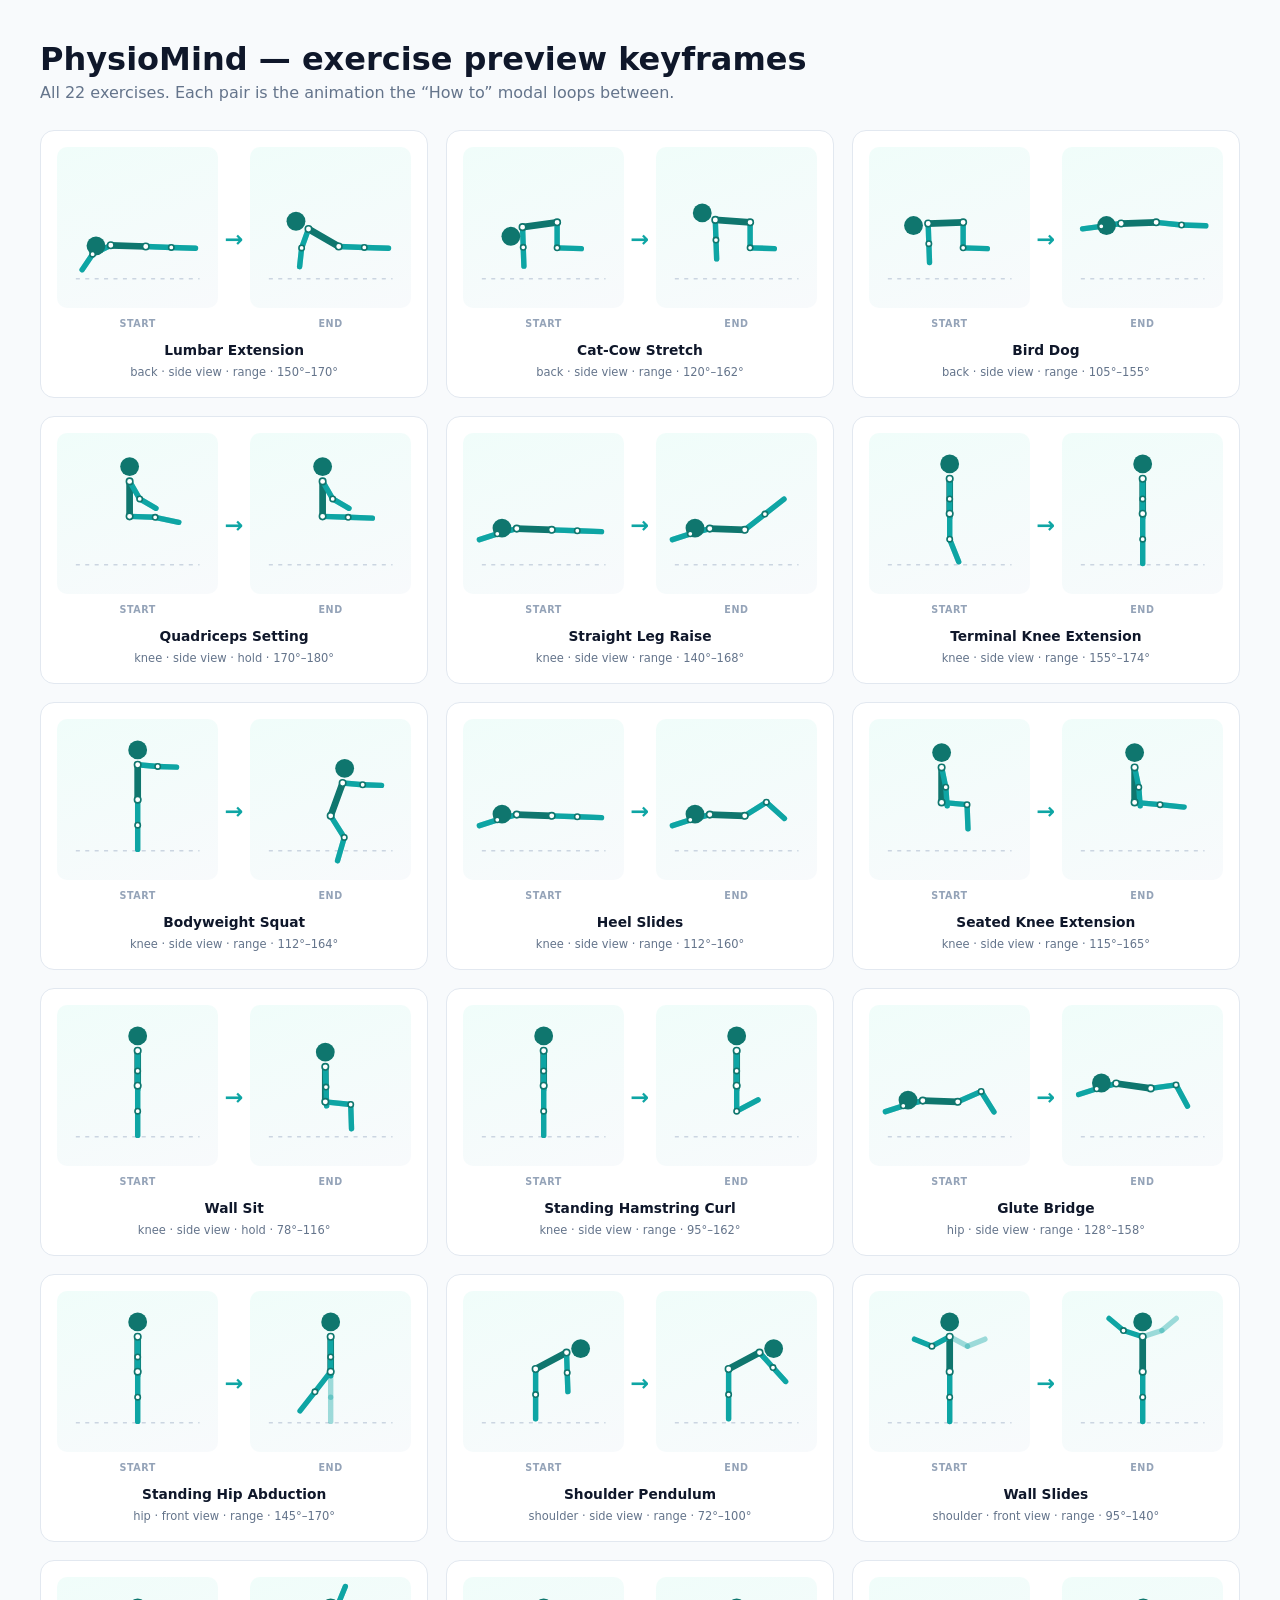
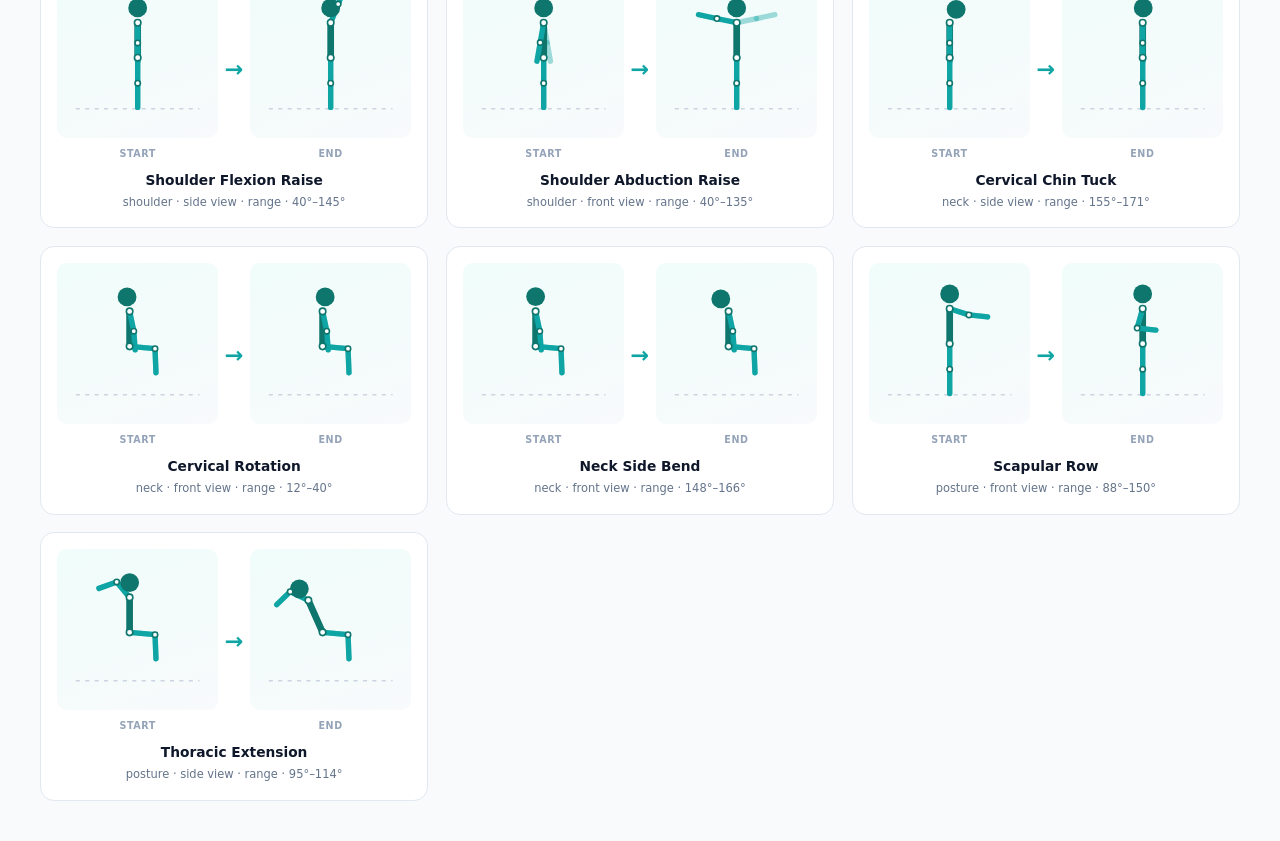
==== exercise-previews.html @ 33cda1ad "added  backend file system" ====
<!doctype html><meta charset="utf-8"><title>Exercise previews</title>
<style>
 body{font-family:system-ui,sans-serif;background:#f8fafc;padding:2rem;color:#0f172a}
 h1{margin:0 0 .3rem} p.lede{color:#64748b;margin:0 0 1.75rem}
 .sheet{display:grid;grid-template-columns:repeat(auto-fill,minmax(310px,1fr));gap:1.1rem}
 .cell{background:#fff;border:1px solid #e2e8f0;border-radius:14px;padding:1rem;margin:0}
 .pair{display:flex;align-items:center;gap:.4rem}
 .pose{flex:1;text-align:center}
 .pose svg{width:100%;aspect-ratio:1;background:linear-gradient(160deg,#f0fdfa,#f8fafc);border-radius:10px}
 .pose span{font-size:.6rem;color:#94a3b8;font-weight:700;letter-spacing:.06em}
 .arrow{color:#0ea5a4;font-size:1.4rem;font-weight:800}
 figcaption{margin-top:.55rem;font-size:.86rem;text-align:center;line-height:1.5}
 figcaption small{color:#64748b}
</style>
<h1>PhysioMind &mdash; exercise preview keyframes</h1>
<p class="lede">All 22 exercises. Each pair is the animation the
&ldquo;How to&rdquo; modal loops between.</p>
<div class="sheet"><figure class="cell">
  <div class="pair">
    <div class="pose"><svg viewBox="-10 -6 120 112" xmlns="http://www.w3.org/2000/svg"><line x1="4" y1="88" x2="96" y2="88" stroke="#cbd5e1" stroke-width="1.2" stroke-dasharray="3 4"/><line x1="30.0" y1="63.1" x2="16.5" y2="69.7" stroke="#0ea5a4" stroke-width="4" stroke-linecap="round" opacity="0.38"/><line x1="16.5" y1="69.7" x2="8.7" y2="81.3" stroke="#0ea5a4" stroke-width="4" stroke-linecap="round" opacity="0.38"/><line x1="56.0" y1="64.0" x2="75.0" y2="64.7" stroke="#0ea5a4" stroke-width="4" stroke-linecap="round" opacity="0.38"/><line x1="75.0" y1="64.7" x2="93.0" y2="65.3" stroke="#0ea5a4" stroke-width="4" stroke-linecap="round" opacity="0.38"/><line x1="56.0" y1="64.0" x2="30.0" y2="63.1" stroke="#0f766e" stroke-width="5" stroke-linecap="round" opacity="1.0"/><line x1="30.0" y1="63.1" x2="16.5" y2="69.7" stroke="#0ea5a4" stroke-width="4" stroke-linecap="round" opacity="1.0"/><line x1="16.5" y1="69.7" x2="8.7" y2="81.3" stroke="#0ea5a4" stroke-width="4" stroke-linecap="round" opacity="1.0"/><line x1="56.0" y1="64.0" x2="75.0" y2="64.7" stroke="#0ea5a4" stroke-width="4" stroke-linecap="round" opacity="1.0"/><line x1="75.0" y1="64.7" x2="93.0" y2="65.3" stroke="#0ea5a4" stroke-width="4" stroke-linecap="round" opacity="1.0"/><circle cx="19.0" cy="63.5" r="7" fill="#0f766e"/><circle cx="30.0" cy="63.1" r="2.4" fill="#fff" stroke="#0f766e" stroke-width="1.2"/><circle cx="56.0" cy="64.0" r="2.4" fill="#fff" stroke="#0f766e" stroke-width="1.2"/><circle cx="16.5" cy="69.7" r="2" fill="#fff" stroke="#0f766e" stroke-width="1.2"/><circle cx="75.0" cy="64.7" r="2" fill="#fff" stroke="#0f766e" stroke-width="1.2"/></svg><span>START</span></div>
    <div class="arrow">&#8594;</div>
    <div class="pose"><svg viewBox="-10 -6 120 112" xmlns="http://www.w3.org/2000/svg"><line x1="4" y1="88" x2="96" y2="88" stroke="#cbd5e1" stroke-width="1.2" stroke-dasharray="3 4"/><line x1="33.5" y1="51.0" x2="28.4" y2="65.1" stroke="#0ea5a4" stroke-width="4" stroke-linecap="round" opacity="0.38"/><line x1="28.4" y1="65.1" x2="26.9" y2="79.0" stroke="#0ea5a4" stroke-width="4" stroke-linecap="round" opacity="0.38"/><line x1="56.0" y1="64.0" x2="75.0" y2="64.7" stroke="#0ea5a4" stroke-width="4" stroke-linecap="round" opacity="0.38"/><line x1="75.0" y1="64.7" x2="93.0" y2="65.3" stroke="#0ea5a4" stroke-width="4" stroke-linecap="round" opacity="0.38"/><line x1="56.0" y1="64.0" x2="33.5" y2="51.0" stroke="#0f766e" stroke-width="5" stroke-linecap="round" opacity="1.0"/><line x1="33.5" y1="51.0" x2="28.4" y2="65.1" stroke="#0ea5a4" stroke-width="4" stroke-linecap="round" opacity="1.0"/><line x1="28.4" y1="65.1" x2="26.9" y2="79.0" stroke="#0ea5a4" stroke-width="4" stroke-linecap="round" opacity="1.0"/><line x1="56.0" y1="64.0" x2="75.0" y2="64.7" stroke="#0ea5a4" stroke-width="4" stroke-linecap="round" opacity="1.0"/><line x1="75.0" y1="64.7" x2="93.0" y2="65.3" stroke="#0ea5a4" stroke-width="4" stroke-linecap="round" opacity="1.0"/><circle cx="24.2" cy="45.2" r="7" fill="#0f766e"/><circle cx="33.5" cy="51.0" r="2.4" fill="#fff" stroke="#0f766e" stroke-width="1.2"/><circle cx="56.0" cy="64.0" r="2.4" fill="#fff" stroke="#0f766e" stroke-width="1.2"/><circle cx="28.4" cy="65.1" r="2" fill="#fff" stroke="#0f766e" stroke-width="1.2"/><circle cx="75.0" cy="64.7" r="2" fill="#fff" stroke="#0f766e" stroke-width="1.2"/></svg><span>END</span></div>
  </div>
  <figcaption><b>Lumbar Extension</b><br>
  <small>back &middot; side view &middot;
  range &middot;
  150&deg;&ndash;170&deg;</small></figcaption>
</figure><figure class="cell">
  <div class="pair">
    <div class="pose"><svg viewBox="-10 -6 120 112" xmlns="http://www.w3.org/2000/svg"><line x1="4" y1="88" x2="96" y2="88" stroke="#cbd5e1" stroke-width="1.2" stroke-dasharray="3 4"/><line x1="34.3" y1="49.6" x2="34.8" y2="64.6" stroke="#0ea5a4" stroke-width="4" stroke-linecap="round" opacity="0.38"/><line x1="34.8" y1="64.6" x2="35.3" y2="78.6" stroke="#0ea5a4" stroke-width="4" stroke-linecap="round" opacity="0.38"/><line x1="60.0" y1="46.0" x2="60.0" y2="65.0" stroke="#0ea5a4" stroke-width="4" stroke-linecap="round" opacity="0.38"/><line x1="60.0" y1="65.0" x2="78.0" y2="65.6" stroke="#0ea5a4" stroke-width="4" stroke-linecap="round" opacity="0.38"/><line x1="60.0" y1="46.0" x2="34.3" y2="49.6" stroke="#0f766e" stroke-width="5" stroke-linecap="round" opacity="1.0"/><line x1="34.3" y1="49.6" x2="34.8" y2="64.6" stroke="#0ea5a4" stroke-width="4" stroke-linecap="round" opacity="1.0"/><line x1="34.8" y1="64.6" x2="35.3" y2="78.6" stroke="#0ea5a4" stroke-width="4" stroke-linecap="round" opacity="1.0"/><line x1="60.0" y1="46.0" x2="60.0" y2="65.0" stroke="#0ea5a4" stroke-width="4" stroke-linecap="round" opacity="1.0"/><line x1="60.0" y1="65.0" x2="78.0" y2="65.6" stroke="#0ea5a4" stroke-width="4" stroke-linecap="round" opacity="1.0"/><circle cx="25.6" cy="56.4" r="7" fill="#0f766e"/><circle cx="34.3" cy="49.6" r="2.4" fill="#fff" stroke="#0f766e" stroke-width="1.2"/><circle cx="60.0" cy="46.0" r="2.4" fill="#fff" stroke="#0f766e" stroke-width="1.2"/><circle cx="34.8" cy="64.6" r="2" fill="#fff" stroke="#0f766e" stroke-width="1.2"/><circle cx="60.0" cy="65.0" r="2" fill="#fff" stroke="#0f766e" stroke-width="1.2"/></svg><span>START</span></div>
    <div class="arrow">&#8594;</div>
    <div class="pose"><svg viewBox="-10 -6 120 112" xmlns="http://www.w3.org/2000/svg"><line x1="4" y1="88" x2="96" y2="88" stroke="#cbd5e1" stroke-width="1.2" stroke-dasharray="3 4"/><line x1="34.1" y1="44.2" x2="34.6" y2="59.2" stroke="#0ea5a4" stroke-width="4" stroke-linecap="round" opacity="0.38"/><line x1="34.6" y1="59.2" x2="35.1" y2="73.2" stroke="#0ea5a4" stroke-width="4" stroke-linecap="round" opacity="0.38"/><line x1="60.0" y1="46.0" x2="60.0" y2="65.0" stroke="#0ea5a4" stroke-width="4" stroke-linecap="round" opacity="0.38"/><line x1="60.0" y1="65.0" x2="78.0" y2="65.6" stroke="#0ea5a4" stroke-width="4" stroke-linecap="round" opacity="0.38"/><line x1="60.0" y1="46.0" x2="34.1" y2="44.2" stroke="#0f766e" stroke-width="5" stroke-linecap="round" opacity="1.0"/><line x1="34.1" y1="44.2" x2="34.6" y2="59.2" stroke="#0ea5a4" stroke-width="4" stroke-linecap="round" opacity="1.0"/><line x1="34.6" y1="59.2" x2="35.1" y2="73.2" stroke="#0ea5a4" stroke-width="4" stroke-linecap="round" opacity="1.0"/><line x1="60.0" y1="46.0" x2="60.0" y2="65.0" stroke="#0ea5a4" stroke-width="4" stroke-linecap="round" opacity="1.0"/><line x1="60.0" y1="65.0" x2="78.0" y2="65.6" stroke="#0ea5a4" stroke-width="4" stroke-linecap="round" opacity="1.0"/><circle cx="24.4" cy="39.0" r="7" fill="#0f766e"/><circle cx="34.1" cy="44.2" r="2.4" fill="#fff" stroke="#0f766e" stroke-width="1.2"/><circle cx="60.0" cy="46.0" r="2.4" fill="#fff" stroke="#0f766e" stroke-width="1.2"/><circle cx="34.6" cy="59.2" r="2" fill="#fff" stroke="#0f766e" stroke-width="1.2"/><circle cx="60.0" cy="65.0" r="2" fill="#fff" stroke="#0f766e" stroke-width="1.2"/></svg><span>END</span></div>
  </div>
  <figcaption><b>Cat-Cow Stretch</b><br>
  <small>back &middot; side view &middot;
  range &middot;
  120&deg;&ndash;162&deg;</small></figcaption>
</figure><figure class="cell">
  <div class="pair">
    <div class="pose"><svg viewBox="-10 -6 120 112" xmlns="http://www.w3.org/2000/svg"><line x1="4" y1="88" x2="96" y2="88" stroke="#cbd5e1" stroke-width="1.2" stroke-dasharray="3 4"/><line x1="34.0" y1="46.9" x2="34.5" y2="61.9" stroke="#0ea5a4" stroke-width="4" stroke-linecap="round" opacity="0.38"/><line x1="34.5" y1="61.9" x2="35.0" y2="75.9" stroke="#0ea5a4" stroke-width="4" stroke-linecap="round" opacity="0.38"/><line x1="60.0" y1="46.0" x2="60.0" y2="65.0" stroke="#0ea5a4" stroke-width="4" stroke-linecap="round" opacity="0.38"/><line x1="60.0" y1="65.0" x2="78.0" y2="65.6" stroke="#0ea5a4" stroke-width="4" stroke-linecap="round" opacity="0.38"/><line x1="60.0" y1="46.0" x2="34.0" y2="46.9" stroke="#0f766e" stroke-width="5" stroke-linecap="round" opacity="1.0"/><line x1="34.0" y1="46.9" x2="34.5" y2="61.9" stroke="#0ea5a4" stroke-width="4" stroke-linecap="round" opacity="1.0"/><line x1="34.5" y1="61.9" x2="35.0" y2="75.9" stroke="#0ea5a4" stroke-width="4" stroke-linecap="round" opacity="1.0"/><line x1="60.0" y1="46.0" x2="60.0" y2="65.0" stroke="#0ea5a4" stroke-width="4" stroke-linecap="round" opacity="1.0"/><line x1="60.0" y1="65.0" x2="78.0" y2="65.6" stroke="#0ea5a4" stroke-width="4" stroke-linecap="round" opacity="1.0"/><circle cx="23.1" cy="48.4" r="7" fill="#0f766e"/><circle cx="34.0" cy="46.9" r="2.4" fill="#fff" stroke="#0f766e" stroke-width="1.2"/><circle cx="60.0" cy="46.0" r="2.4" fill="#fff" stroke="#0f766e" stroke-width="1.2"/><circle cx="34.5" cy="61.9" r="2" fill="#fff" stroke="#0f766e" stroke-width="1.2"/><circle cx="60.0" cy="65.0" r="2" fill="#fff" stroke="#0f766e" stroke-width="1.2"/></svg><span>START</span></div>
    <div class="arrow">&#8594;</div>
    <div class="pose"><svg viewBox="-10 -6 120 112" xmlns="http://www.w3.org/2000/svg"><line x1="4" y1="88" x2="96" y2="88" stroke="#cbd5e1" stroke-width="1.2" stroke-dasharray="3 4"/><line x1="34.0" y1="46.9" x2="19.2" y2="49.0" stroke="#0ea5a4" stroke-width="4" stroke-linecap="round" opacity="0.38"/><line x1="19.2" y1="49.0" x2="5.3" y2="50.9" stroke="#0ea5a4" stroke-width="4" stroke-linecap="round" opacity="0.38"/><line x1="60.0" y1="46.0" x2="78.9" y2="48.0" stroke="#0ea5a4" stroke-width="4" stroke-linecap="round" opacity="0.38"/><line x1="78.9" y1="48.0" x2="96.9" y2="48.6" stroke="#0ea5a4" stroke-width="4" stroke-linecap="round" opacity="0.38"/><line x1="60.0" y1="46.0" x2="34.0" y2="46.9" stroke="#0f766e" stroke-width="5" stroke-linecap="round" opacity="1.0"/><line x1="34.0" y1="46.9" x2="19.2" y2="49.0" stroke="#0ea5a4" stroke-width="4" stroke-linecap="round" opacity="1.0"/><line x1="19.2" y1="49.0" x2="5.3" y2="50.9" stroke="#0ea5a4" stroke-width="4" stroke-linecap="round" opacity="1.0"/><line x1="60.0" y1="46.0" x2="78.9" y2="48.0" stroke="#0ea5a4" stroke-width="4" stroke-linecap="round" opacity="1.0"/><line x1="78.9" y1="48.0" x2="96.9" y2="48.6" stroke="#0ea5a4" stroke-width="4" stroke-linecap="round" opacity="1.0"/><circle cx="23.1" cy="48.4" r="7" fill="#0f766e"/><circle cx="34.0" cy="46.9" r="2.4" fill="#fff" stroke="#0f766e" stroke-width="1.2"/><circle cx="60.0" cy="46.0" r="2.4" fill="#fff" stroke="#0f766e" stroke-width="1.2"/><circle cx="19.2" cy="49.0" r="2" fill="#fff" stroke="#0f766e" stroke-width="1.2"/><circle cx="78.9" cy="48.0" r="2" fill="#fff" stroke="#0f766e" stroke-width="1.2"/></svg><span>END</span></div>
  </div>
  <figcaption><b>Bird Dog</b><br>
  <small>back &middot; side view &middot;
  range &middot;
  105&deg;&ndash;155&deg;</small></figcaption>
</figure><figure class="cell">
  <div class="pair">
    <div class="pose"><svg viewBox="-10 -6 120 112" xmlns="http://www.w3.org/2000/svg"><line x1="4" y1="88" x2="96" y2="88" stroke="#cbd5e1" stroke-width="1.2" stroke-dasharray="3 4"/><line x1="44.0" y1="26.0" x2="51.5" y2="39.0" stroke="#0ea5a4" stroke-width="4" stroke-linecap="round" opacity="0.38"/><line x1="51.5" y1="39.0" x2="63.6" y2="46.0" stroke="#0ea5a4" stroke-width="4" stroke-linecap="round" opacity="0.38"/><line x1="44.0" y1="52.0" x2="63.0" y2="52.7" stroke="#0ea5a4" stroke-width="4" stroke-linecap="round" opacity="0.38"/><line x1="63.0" y1="52.7" x2="80.6" y2="56.4" stroke="#0ea5a4" stroke-width="4" stroke-linecap="round" opacity="0.38"/><line x1="44.0" y1="52.0" x2="44.0" y2="26.0" stroke="#0f766e" stroke-width="5" stroke-linecap="round" opacity="1.0"/><line x1="44.0" y1="26.0" x2="51.5" y2="39.0" stroke="#0ea5a4" stroke-width="4" stroke-linecap="round" opacity="1.0"/><line x1="51.5" y1="39.0" x2="63.6" y2="46.0" stroke="#0ea5a4" stroke-width="4" stroke-linecap="round" opacity="1.0"/><line x1="44.0" y1="52.0" x2="63.0" y2="52.7" stroke="#0ea5a4" stroke-width="4" stroke-linecap="round" opacity="1.0"/><line x1="63.0" y1="52.7" x2="80.6" y2="56.4" stroke="#0ea5a4" stroke-width="4" stroke-linecap="round" opacity="1.0"/><circle cx="44.0" cy="15.0" r="7" fill="#0f766e"/><circle cx="44.0" cy="26.0" r="2.4" fill="#fff" stroke="#0f766e" stroke-width="1.2"/><circle cx="44.0" cy="52.0" r="2.4" fill="#fff" stroke="#0f766e" stroke-width="1.2"/><circle cx="51.5" cy="39.0" r="2" fill="#fff" stroke="#0f766e" stroke-width="1.2"/><circle cx="63.0" cy="52.7" r="2" fill="#fff" stroke="#0f766e" stroke-width="1.2"/></svg><span>START</span></div>
    <div class="arrow">&#8594;</div>
    <div class="pose"><svg viewBox="-10 -6 120 112" xmlns="http://www.w3.org/2000/svg"><line x1="4" y1="88" x2="96" y2="88" stroke="#cbd5e1" stroke-width="1.2" stroke-dasharray="3 4"/><line x1="44.0" y1="26.0" x2="51.5" y2="39.0" stroke="#0ea5a4" stroke-width="4" stroke-linecap="round" opacity="0.38"/><line x1="51.5" y1="39.0" x2="63.6" y2="46.0" stroke="#0ea5a4" stroke-width="4" stroke-linecap="round" opacity="0.38"/><line x1="44.0" y1="52.0" x2="63.0" y2="52.7" stroke="#0ea5a4" stroke-width="4" stroke-linecap="round" opacity="0.38"/><line x1="63.0" y1="52.7" x2="81.0" y2="53.3" stroke="#0ea5a4" stroke-width="4" stroke-linecap="round" opacity="0.38"/><line x1="44.0" y1="52.0" x2="44.0" y2="26.0" stroke="#0f766e" stroke-width="5" stroke-linecap="round" opacity="1.0"/><line x1="44.0" y1="26.0" x2="51.5" y2="39.0" stroke="#0ea5a4" stroke-width="4" stroke-linecap="round" opacity="1.0"/><line x1="51.5" y1="39.0" x2="63.6" y2="46.0" stroke="#0ea5a4" stroke-width="4" stroke-linecap="round" opacity="1.0"/><line x1="44.0" y1="52.0" x2="63.0" y2="52.7" stroke="#0ea5a4" stroke-width="4" stroke-linecap="round" opacity="1.0"/><line x1="63.0" y1="52.7" x2="81.0" y2="53.3" stroke="#0ea5a4" stroke-width="4" stroke-linecap="round" opacity="1.0"/><circle cx="44.0" cy="15.0" r="7" fill="#0f766e"/><circle cx="44.0" cy="26.0" r="2.4" fill="#fff" stroke="#0f766e" stroke-width="1.2"/><circle cx="44.0" cy="52.0" r="2.4" fill="#fff" stroke="#0f766e" stroke-width="1.2"/><circle cx="51.5" cy="39.0" r="2" fill="#fff" stroke="#0f766e" stroke-width="1.2"/><circle cx="63.0" cy="52.7" r="2" fill="#fff" stroke="#0f766e" stroke-width="1.2"/></svg><span>END</span></div>
  </div>
  <figcaption><b>Quadriceps Setting</b><br>
  <small>knee &middot; side view &middot;
  hold &middot;
  170&deg;&ndash;180&deg;</small></figcaption>
</figure><figure class="cell">
  <div class="pair">
    <div class="pose"><svg viewBox="-10 -6 120 112" xmlns="http://www.w3.org/2000/svg"><line x1="4" y1="88" x2="96" y2="88" stroke="#cbd5e1" stroke-width="1.2" stroke-dasharray="3 4"/><line x1="30.0" y1="61.1" x2="15.5" y2="65.0" stroke="#0ea5a4" stroke-width="4" stroke-linecap="round" opacity="0.38"/><line x1="15.5" y1="65.0" x2="2.2" y2="69.3" stroke="#0ea5a4" stroke-width="4" stroke-linecap="round" opacity="0.38"/><line x1="56.0" y1="62.0" x2="75.0" y2="62.7" stroke="#0ea5a4" stroke-width="4" stroke-linecap="round" opacity="0.38"/><line x1="75.0" y1="62.7" x2="93.0" y2="63.3" stroke="#0ea5a4" stroke-width="4" stroke-linecap="round" opacity="0.38"/><line x1="56.0" y1="62.0" x2="30.0" y2="61.1" stroke="#0f766e" stroke-width="5" stroke-linecap="round" opacity="1.0"/><line x1="30.0" y1="61.1" x2="15.5" y2="65.0" stroke="#0ea5a4" stroke-width="4" stroke-linecap="round" opacity="1.0"/><line x1="15.5" y1="65.0" x2="2.2" y2="69.3" stroke="#0ea5a4" stroke-width="4" stroke-linecap="round" opacity="1.0"/><line x1="56.0" y1="62.0" x2="75.0" y2="62.7" stroke="#0ea5a4" stroke-width="4" stroke-linecap="round" opacity="1.0"/><line x1="75.0" y1="62.7" x2="93.0" y2="63.3" stroke="#0ea5a4" stroke-width="4" stroke-linecap="round" opacity="1.0"/><circle cx="19.0" cy="60.7" r="7" fill="#0f766e"/><circle cx="30.0" cy="61.1" r="2.4" fill="#fff" stroke="#0f766e" stroke-width="1.2"/><circle cx="56.0" cy="62.0" r="2.4" fill="#fff" stroke="#0f766e" stroke-width="1.2"/><circle cx="15.5" cy="65.0" r="2" fill="#fff" stroke="#0f766e" stroke-width="1.2"/><circle cx="75.0" cy="62.7" r="2" fill="#fff" stroke="#0f766e" stroke-width="1.2"/></svg><span>START</span></div>
    <div class="arrow">&#8594;</div>
    <div class="pose"><svg viewBox="-10 -6 120 112" xmlns="http://www.w3.org/2000/svg"><line x1="4" y1="88" x2="96" y2="88" stroke="#cbd5e1" stroke-width="1.2" stroke-dasharray="3 4"/><line x1="30.0" y1="61.1" x2="15.5" y2="65.0" stroke="#0ea5a4" stroke-width="4" stroke-linecap="round" opacity="0.38"/><line x1="15.5" y1="65.0" x2="2.2" y2="69.3" stroke="#0ea5a4" stroke-width="4" stroke-linecap="round" opacity="0.38"/><line x1="56.0" y1="62.0" x2="71.0" y2="50.3" stroke="#0ea5a4" stroke-width="4" stroke-linecap="round" opacity="0.38"/><line x1="71.0" y1="50.3" x2="85.2" y2="39.2" stroke="#0ea5a4" stroke-width="4" stroke-linecap="round" opacity="0.38"/><line x1="56.0" y1="62.0" x2="30.0" y2="61.1" stroke="#0f766e" stroke-width="5" stroke-linecap="round" opacity="1.0"/><line x1="30.0" y1="61.1" x2="15.5" y2="65.0" stroke="#0ea5a4" stroke-width="4" stroke-linecap="round" opacity="1.0"/><line x1="15.5" y1="65.0" x2="2.2" y2="69.3" stroke="#0ea5a4" stroke-width="4" stroke-linecap="round" opacity="1.0"/><line x1="56.0" y1="62.0" x2="71.0" y2="50.3" stroke="#0ea5a4" stroke-width="4" stroke-linecap="round" opacity="1.0"/><line x1="71.0" y1="50.3" x2="85.2" y2="39.2" stroke="#0ea5a4" stroke-width="4" stroke-linecap="round" opacity="1.0"/><circle cx="19.0" cy="60.7" r="7" fill="#0f766e"/><circle cx="30.0" cy="61.1" r="2.4" fill="#fff" stroke="#0f766e" stroke-width="1.2"/><circle cx="56.0" cy="62.0" r="2.4" fill="#fff" stroke="#0f766e" stroke-width="1.2"/><circle cx="15.5" cy="65.0" r="2" fill="#fff" stroke="#0f766e" stroke-width="1.2"/><circle cx="71.0" cy="50.3" r="2" fill="#fff" stroke="#0f766e" stroke-width="1.2"/></svg><span>END</span></div>
  </div>
  <figcaption><b>Straight Leg Raise</b><br>
  <small>knee &middot; side view &middot;
  range &middot;
  140&deg;&ndash;168&deg;</small></figcaption>
</figure><figure class="cell">
  <div class="pair">
    <div class="pose"><svg viewBox="-10 -6 120 112" xmlns="http://www.w3.org/2000/svg"><line x1="4" y1="88" x2="96" y2="88" stroke="#cbd5e1" stroke-width="1.2" stroke-dasharray="3 4"/><line x1="50.0" y1="24.0" x2="50.0" y2="39.0" stroke="#0ea5a4" stroke-width="4" stroke-linecap="round" opacity="0.38"/><line x1="50.0" y1="39.0" x2="50.0" y2="53.0" stroke="#0ea5a4" stroke-width="4" stroke-linecap="round" opacity="0.38"/><line x1="50.0" y1="50.0" x2="50.0" y2="69.0" stroke="#0ea5a4" stroke-width="4" stroke-linecap="round" opacity="0.38"/><line x1="50.0" y1="69.0" x2="56.7" y2="85.7" stroke="#0ea5a4" stroke-width="4" stroke-linecap="round" opacity="0.38"/><line x1="50.0" y1="50.0" x2="50.0" y2="24.0" stroke="#0f766e" stroke-width="5" stroke-linecap="round" opacity="1.0"/><line x1="50.0" y1="24.0" x2="50.0" y2="39.0" stroke="#0ea5a4" stroke-width="4" stroke-linecap="round" opacity="1.0"/><line x1="50.0" y1="39.0" x2="50.0" y2="53.0" stroke="#0ea5a4" stroke-width="4" stroke-linecap="round" opacity="1.0"/><line x1="50.0" y1="50.0" x2="50.0" y2="69.0" stroke="#0ea5a4" stroke-width="4" stroke-linecap="round" opacity="1.0"/><line x1="50.0" y1="69.0" x2="56.7" y2="85.7" stroke="#0ea5a4" stroke-width="4" stroke-linecap="round" opacity="1.0"/><circle cx="50.0" cy="13.0" r="7" fill="#0f766e"/><circle cx="50.0" cy="24.0" r="2.4" fill="#fff" stroke="#0f766e" stroke-width="1.2"/><circle cx="50.0" cy="50.0" r="2.4" fill="#fff" stroke="#0f766e" stroke-width="1.2"/><circle cx="50.0" cy="39.0" r="2" fill="#fff" stroke="#0f766e" stroke-width="1.2"/><circle cx="50.0" cy="69.0" r="2" fill="#fff" stroke="#0f766e" stroke-width="1.2"/></svg><span>START</span></div>
    <div class="arrow">&#8594;</div>
    <div class="pose"><svg viewBox="-10 -6 120 112" xmlns="http://www.w3.org/2000/svg"><line x1="4" y1="88" x2="96" y2="88" stroke="#cbd5e1" stroke-width="1.2" stroke-dasharray="3 4"/><line x1="50.0" y1="24.0" x2="50.0" y2="39.0" stroke="#0ea5a4" stroke-width="4" stroke-linecap="round" opacity="0.38"/><line x1="50.0" y1="39.0" x2="50.0" y2="53.0" stroke="#0ea5a4" stroke-width="4" stroke-linecap="round" opacity="0.38"/><line x1="50.0" y1="50.0" x2="50.0" y2="69.0" stroke="#0ea5a4" stroke-width="4" stroke-linecap="round" opacity="0.38"/><line x1="50.0" y1="69.0" x2="50.0" y2="87.0" stroke="#0ea5a4" stroke-width="4" stroke-linecap="round" opacity="0.38"/><line x1="50.0" y1="50.0" x2="50.0" y2="24.0" stroke="#0f766e" stroke-width="5" stroke-linecap="round" opacity="1.0"/><line x1="50.0" y1="24.0" x2="50.0" y2="39.0" stroke="#0ea5a4" stroke-width="4" stroke-linecap="round" opacity="1.0"/><line x1="50.0" y1="39.0" x2="50.0" y2="53.0" stroke="#0ea5a4" stroke-width="4" stroke-linecap="round" opacity="1.0"/><line x1="50.0" y1="50.0" x2="50.0" y2="69.0" stroke="#0ea5a4" stroke-width="4" stroke-linecap="round" opacity="1.0"/><line x1="50.0" y1="69.0" x2="50.0" y2="87.0" stroke="#0ea5a4" stroke-width="4" stroke-linecap="round" opacity="1.0"/><circle cx="50.0" cy="13.0" r="7" fill="#0f766e"/><circle cx="50.0" cy="24.0" r="2.4" fill="#fff" stroke="#0f766e" stroke-width="1.2"/><circle cx="50.0" cy="50.0" r="2.4" fill="#fff" stroke="#0f766e" stroke-width="1.2"/><circle cx="50.0" cy="39.0" r="2" fill="#fff" stroke="#0f766e" stroke-width="1.2"/><circle cx="50.0" cy="69.0" r="2" fill="#fff" stroke="#0f766e" stroke-width="1.2"/></svg><span>END</span></div>
  </div>
  <figcaption><b>Terminal Knee Extension</b><br>
  <small>knee &middot; side view &middot;
  range &middot;
  155&deg;&ndash;174&deg;</small></figcaption>
</figure><figure class="cell">
  <div class="pair">
    <div class="pose"><svg viewBox="-10 -6 120 112" xmlns="http://www.w3.org/2000/svg"><line x1="4" y1="88" x2="96" y2="88" stroke="#cbd5e1" stroke-width="1.2" stroke-dasharray="3 4"/><line x1="50.0" y1="24.0" x2="64.9" y2="25.3" stroke="#0ea5a4" stroke-width="4" stroke-linecap="round" opacity="0.38"/><line x1="64.9" y1="25.3" x2="78.9" y2="25.8" stroke="#0ea5a4" stroke-width="4" stroke-linecap="round" opacity="0.38"/><line x1="50.0" y1="50.0" x2="50.0" y2="69.0" stroke="#0ea5a4" stroke-width="4" stroke-linecap="round" opacity="0.38"/><line x1="50.0" y1="69.0" x2="50.0" y2="87.0" stroke="#0ea5a4" stroke-width="4" stroke-linecap="round" opacity="0.38"/><line x1="50.0" y1="50.0" x2="50.0" y2="24.0" stroke="#0f766e" stroke-width="5" stroke-linecap="round" opacity="1.0"/><line x1="50.0" y1="24.0" x2="64.9" y2="25.3" stroke="#0ea5a4" stroke-width="4" stroke-linecap="round" opacity="1.0"/><line x1="64.9" y1="25.3" x2="78.9" y2="25.8" stroke="#0ea5a4" stroke-width="4" stroke-linecap="round" opacity="1.0"/><line x1="50.0" y1="50.0" x2="50.0" y2="69.0" stroke="#0ea5a4" stroke-width="4" stroke-linecap="round" opacity="1.0"/><line x1="50.0" y1="69.0" x2="50.0" y2="87.0" stroke="#0ea5a4" stroke-width="4" stroke-linecap="round" opacity="1.0"/><circle cx="50.0" cy="13.0" r="7" fill="#0f766e"/><circle cx="50.0" cy="24.0" r="2.4" fill="#fff" stroke="#0f766e" stroke-width="1.2"/><circle cx="50.0" cy="50.0" r="2.4" fill="#fff" stroke="#0f766e" stroke-width="1.2"/><circle cx="64.9" cy="25.3" r="2" fill="#fff" stroke="#0f766e" stroke-width="1.2"/><circle cx="50.0" cy="69.0" r="2" fill="#fff" stroke="#0f766e" stroke-width="1.2"/></svg><span>START</span></div>
    <div class="arrow">&#8594;</div>
    <div class="pose"><svg viewBox="-10 -6 120 112" xmlns="http://www.w3.org/2000/svg"><line x1="4" y1="88" x2="96" y2="88" stroke="#cbd5e1" stroke-width="1.2" stroke-dasharray="3 4"/><line x1="58.9" y1="37.6" x2="73.8" y2="38.9" stroke="#0ea5a4" stroke-width="4" stroke-linecap="round" opacity="0.38"/><line x1="73.8" y1="38.9" x2="87.8" y2="39.4" stroke="#0ea5a4" stroke-width="4" stroke-linecap="round" opacity="0.38"/><line x1="50.0" y1="62.0" x2="60.1" y2="78.1" stroke="#0ea5a4" stroke-width="4" stroke-linecap="round" opacity="0.38"/><line x1="60.1" y1="78.1" x2="55.1" y2="95.4" stroke="#0ea5a4" stroke-width="4" stroke-linecap="round" opacity="0.38"/><line x1="50.0" y1="62.0" x2="58.9" y2="37.6" stroke="#0f766e" stroke-width="5" stroke-linecap="round" opacity="1.0"/><line x1="58.9" y1="37.6" x2="73.8" y2="38.9" stroke="#0ea5a4" stroke-width="4" stroke-linecap="round" opacity="1.0"/><line x1="73.8" y1="38.9" x2="87.8" y2="39.4" stroke="#0ea5a4" stroke-width="4" stroke-linecap="round" opacity="1.0"/><line x1="50.0" y1="62.0" x2="60.1" y2="78.1" stroke="#0ea5a4" stroke-width="4" stroke-linecap="round" opacity="1.0"/><line x1="60.1" y1="78.1" x2="55.1" y2="95.4" stroke="#0ea5a4" stroke-width="4" stroke-linecap="round" opacity="1.0"/><circle cx="60.4" cy="26.7" r="7" fill="#0f766e"/><circle cx="58.9" cy="37.6" r="2.4" fill="#fff" stroke="#0f766e" stroke-width="1.2"/><circle cx="50.0" cy="62.0" r="2.4" fill="#fff" stroke="#0f766e" stroke-width="1.2"/><circle cx="73.8" cy="38.9" r="2" fill="#fff" stroke="#0f766e" stroke-width="1.2"/><circle cx="60.1" cy="78.1" r="2" fill="#fff" stroke="#0f766e" stroke-width="1.2"/></svg><span>END</span></div>
  </div>
  <figcaption><b>Bodyweight Squat</b><br>
  <small>knee &middot; side view &middot;
  range &middot;
  112&deg;&ndash;164&deg;</small></figcaption>
</figure><figure class="cell">
  <div class="pair">
    <div class="pose"><svg viewBox="-10 -6 120 112" xmlns="http://www.w3.org/2000/svg"><line x1="4" y1="88" x2="96" y2="88" stroke="#cbd5e1" stroke-width="1.2" stroke-dasharray="3 4"/><line x1="30.0" y1="61.1" x2="15.5" y2="65.0" stroke="#0ea5a4" stroke-width="4" stroke-linecap="round" opacity="0.38"/><line x1="15.5" y1="65.0" x2="2.2" y2="69.3" stroke="#0ea5a4" stroke-width="4" stroke-linecap="round" opacity="0.38"/><line x1="56.0" y1="62.0" x2="75.0" y2="62.7" stroke="#0ea5a4" stroke-width="4" stroke-linecap="round" opacity="0.38"/><line x1="75.0" y1="62.7" x2="93.0" y2="63.3" stroke="#0ea5a4" stroke-width="4" stroke-linecap="round" opacity="0.38"/><line x1="56.0" y1="62.0" x2="30.0" y2="61.1" stroke="#0f766e" stroke-width="5" stroke-linecap="round" opacity="1.0"/><line x1="30.0" y1="61.1" x2="15.5" y2="65.0" stroke="#0ea5a4" stroke-width="4" stroke-linecap="round" opacity="1.0"/><line x1="15.5" y1="65.0" x2="2.2" y2="69.3" stroke="#0ea5a4" stroke-width="4" stroke-linecap="round" opacity="1.0"/><line x1="56.0" y1="62.0" x2="75.0" y2="62.7" stroke="#0ea5a4" stroke-width="4" stroke-linecap="round" opacity="1.0"/><line x1="75.0" y1="62.7" x2="93.0" y2="63.3" stroke="#0ea5a4" stroke-width="4" stroke-linecap="round" opacity="1.0"/><circle cx="19.0" cy="60.7" r="7" fill="#0f766e"/><circle cx="30.0" cy="61.1" r="2.4" fill="#fff" stroke="#0f766e" stroke-width="1.2"/><circle cx="56.0" cy="62.0" r="2.4" fill="#fff" stroke="#0f766e" stroke-width="1.2"/><circle cx="15.5" cy="65.0" r="2" fill="#fff" stroke="#0f766e" stroke-width="1.2"/><circle cx="75.0" cy="62.7" r="2" fill="#fff" stroke="#0f766e" stroke-width="1.2"/></svg><span>START</span></div>
    <div class="arrow">&#8594;</div>
    <div class="pose"><svg viewBox="-10 -6 120 112" xmlns="http://www.w3.org/2000/svg"><line x1="4" y1="88" x2="96" y2="88" stroke="#cbd5e1" stroke-width="1.2" stroke-dasharray="3 4"/><line x1="30.0" y1="61.1" x2="15.5" y2="65.0" stroke="#0ea5a4" stroke-width="4" stroke-linecap="round" opacity="0.38"/><line x1="15.5" y1="65.0" x2="2.2" y2="69.3" stroke="#0ea5a4" stroke-width="4" stroke-linecap="round" opacity="0.38"/><line x1="56.0" y1="62.0" x2="72.1" y2="51.9" stroke="#0ea5a4" stroke-width="4" stroke-linecap="round" opacity="0.38"/><line x1="72.1" y1="51.9" x2="85.5" y2="64.0" stroke="#0ea5a4" stroke-width="4" stroke-linecap="round" opacity="0.38"/><line x1="56.0" y1="62.0" x2="30.0" y2="61.1" stroke="#0f766e" stroke-width="5" stroke-linecap="round" opacity="1.0"/><line x1="30.0" y1="61.1" x2="15.5" y2="65.0" stroke="#0ea5a4" stroke-width="4" stroke-linecap="round" opacity="1.0"/><line x1="15.5" y1="65.0" x2="2.2" y2="69.3" stroke="#0ea5a4" stroke-width="4" stroke-linecap="round" opacity="1.0"/><line x1="56.0" y1="62.0" x2="72.1" y2="51.9" stroke="#0ea5a4" stroke-width="4" stroke-linecap="round" opacity="1.0"/><line x1="72.1" y1="51.9" x2="85.5" y2="64.0" stroke="#0ea5a4" stroke-width="4" stroke-linecap="round" opacity="1.0"/><circle cx="19.0" cy="60.7" r="7" fill="#0f766e"/><circle cx="30.0" cy="61.1" r="2.4" fill="#fff" stroke="#0f766e" stroke-width="1.2"/><circle cx="56.0" cy="62.0" r="2.4" fill="#fff" stroke="#0f766e" stroke-width="1.2"/><circle cx="15.5" cy="65.0" r="2" fill="#fff" stroke="#0f766e" stroke-width="1.2"/><circle cx="72.1" cy="51.9" r="2" fill="#fff" stroke="#0f766e" stroke-width="1.2"/></svg><span>END</span></div>
  </div>
  <figcaption><b>Heel Slides</b><br>
  <small>knee &middot; side view &middot;
  range &middot;
  112&deg;&ndash;160&deg;</small></figcaption>
</figure><figure class="cell">
  <div class="pair">
    <div class="pose"><svg viewBox="-10 -6 120 112" xmlns="http://www.w3.org/2000/svg"><line x1="4" y1="88" x2="96" y2="88" stroke="#cbd5e1" stroke-width="1.2" stroke-dasharray="3 4"/><line x1="44.0" y1="26.0" x2="47.1" y2="40.7" stroke="#0ea5a4" stroke-width="4" stroke-linecap="round" opacity="0.38"/><line x1="47.1" y1="40.7" x2="48.1" y2="54.6" stroke="#0ea5a4" stroke-width="4" stroke-linecap="round" opacity="0.38"/><line x1="44.0" y1="52.0" x2="62.9" y2="53.7" stroke="#0ea5a4" stroke-width="4" stroke-linecap="round" opacity="0.38"/><line x1="62.9" y1="53.7" x2="63.6" y2="71.6" stroke="#0ea5a4" stroke-width="4" stroke-linecap="round" opacity="0.38"/><line x1="44.0" y1="52.0" x2="44.0" y2="26.0" stroke="#0f766e" stroke-width="5" stroke-linecap="round" opacity="1.0"/><line x1="44.0" y1="26.0" x2="47.1" y2="40.7" stroke="#0ea5a4" stroke-width="4" stroke-linecap="round" opacity="1.0"/><line x1="47.1" y1="40.7" x2="48.1" y2="54.6" stroke="#0ea5a4" stroke-width="4" stroke-linecap="round" opacity="1.0"/><line x1="44.0" y1="52.0" x2="62.9" y2="53.7" stroke="#0ea5a4" stroke-width="4" stroke-linecap="round" opacity="1.0"/><line x1="62.9" y1="53.7" x2="63.6" y2="71.6" stroke="#0ea5a4" stroke-width="4" stroke-linecap="round" opacity="1.0"/><circle cx="44.0" cy="15.0" r="7" fill="#0f766e"/><circle cx="44.0" cy="26.0" r="2.4" fill="#fff" stroke="#0f766e" stroke-width="1.2"/><circle cx="44.0" cy="52.0" r="2.4" fill="#fff" stroke="#0f766e" stroke-width="1.2"/><circle cx="47.1" cy="40.7" r="2" fill="#fff" stroke="#0f766e" stroke-width="1.2"/><circle cx="62.9" cy="53.7" r="2" fill="#fff" stroke="#0f766e" stroke-width="1.2"/></svg><span>START</span></div>
    <div class="arrow">&#8594;</div>
    <div class="pose"><svg viewBox="-10 -6 120 112" xmlns="http://www.w3.org/2000/svg"><line x1="4" y1="88" x2="96" y2="88" stroke="#cbd5e1" stroke-width="1.2" stroke-dasharray="3 4"/><line x1="44.0" y1="26.0" x2="47.1" y2="40.7" stroke="#0ea5a4" stroke-width="4" stroke-linecap="round" opacity="0.38"/><line x1="47.1" y1="40.7" x2="48.1" y2="54.6" stroke="#0ea5a4" stroke-width="4" stroke-linecap="round" opacity="0.38"/><line x1="44.0" y1="52.0" x2="62.9" y2="53.7" stroke="#0ea5a4" stroke-width="4" stroke-linecap="round" opacity="0.38"/><line x1="62.9" y1="53.7" x2="80.8" y2="55.5" stroke="#0ea5a4" stroke-width="4" stroke-linecap="round" opacity="0.38"/><line x1="44.0" y1="52.0" x2="44.0" y2="26.0" stroke="#0f766e" stroke-width="5" stroke-linecap="round" opacity="1.0"/><line x1="44.0" y1="26.0" x2="47.1" y2="40.7" stroke="#0ea5a4" stroke-width="4" stroke-linecap="round" opacity="1.0"/><line x1="47.1" y1="40.7" x2="48.1" y2="54.6" stroke="#0ea5a4" stroke-width="4" stroke-linecap="round" opacity="1.0"/><line x1="44.0" y1="52.0" x2="62.9" y2="53.7" stroke="#0ea5a4" stroke-width="4" stroke-linecap="round" opacity="1.0"/><line x1="62.9" y1="53.7" x2="80.8" y2="55.5" stroke="#0ea5a4" stroke-width="4" stroke-linecap="round" opacity="1.0"/><circle cx="44.0" cy="15.0" r="7" fill="#0f766e"/><circle cx="44.0" cy="26.0" r="2.4" fill="#fff" stroke="#0f766e" stroke-width="1.2"/><circle cx="44.0" cy="52.0" r="2.4" fill="#fff" stroke="#0f766e" stroke-width="1.2"/><circle cx="47.1" cy="40.7" r="2" fill="#fff" stroke="#0f766e" stroke-width="1.2"/><circle cx="62.9" cy="53.7" r="2" fill="#fff" stroke="#0f766e" stroke-width="1.2"/></svg><span>END</span></div>
  </div>
  <figcaption><b>Seated Knee Extension</b><br>
  <small>knee &middot; side view &middot;
  range &middot;
  115&deg;&ndash;165&deg;</small></figcaption>
</figure><figure class="cell">
  <div class="pair">
    <div class="pose"><svg viewBox="-10 -6 120 112" xmlns="http://www.w3.org/2000/svg"><line x1="4" y1="88" x2="96" y2="88" stroke="#cbd5e1" stroke-width="1.2" stroke-dasharray="3 4"/><line x1="50.0" y1="24.0" x2="50.0" y2="39.0" stroke="#0ea5a4" stroke-width="4" stroke-linecap="round" opacity="0.38"/><line x1="50.0" y1="39.0" x2="50.0" y2="53.0" stroke="#0ea5a4" stroke-width="4" stroke-linecap="round" opacity="0.38"/><line x1="50.0" y1="50.0" x2="50.0" y2="69.0" stroke="#0ea5a4" stroke-width="4" stroke-linecap="round" opacity="0.38"/><line x1="50.0" y1="69.0" x2="50.0" y2="87.0" stroke="#0ea5a4" stroke-width="4" stroke-linecap="round" opacity="0.38"/><line x1="50.0" y1="50.0" x2="50.0" y2="24.0" stroke="#0f766e" stroke-width="5" stroke-linecap="round" opacity="1.0"/><line x1="50.0" y1="24.0" x2="50.0" y2="39.0" stroke="#0ea5a4" stroke-width="4" stroke-linecap="round" opacity="1.0"/><line x1="50.0" y1="39.0" x2="50.0" y2="53.0" stroke="#0ea5a4" stroke-width="4" stroke-linecap="round" opacity="1.0"/><line x1="50.0" y1="50.0" x2="50.0" y2="69.0" stroke="#0ea5a4" stroke-width="4" stroke-linecap="round" opacity="1.0"/><line x1="50.0" y1="69.0" x2="50.0" y2="87.0" stroke="#0ea5a4" stroke-width="4" stroke-linecap="round" opacity="1.0"/><circle cx="50.0" cy="13.0" r="7" fill="#0f766e"/><circle cx="50.0" cy="24.0" r="2.4" fill="#fff" stroke="#0f766e" stroke-width="1.2"/><circle cx="50.0" cy="50.0" r="2.4" fill="#fff" stroke="#0f766e" stroke-width="1.2"/><circle cx="50.0" cy="39.0" r="2" fill="#fff" stroke="#0f766e" stroke-width="1.2"/><circle cx="50.0" cy="69.0" r="2" fill="#fff" stroke="#0f766e" stroke-width="1.2"/></svg><span>START</span></div>
    <div class="arrow">&#8594;</div>
    <div class="pose"><svg viewBox="-10 -6 120 112" xmlns="http://www.w3.org/2000/svg"><line x1="4" y1="88" x2="96" y2="88" stroke="#cbd5e1" stroke-width="1.2" stroke-dasharray="3 4"/><line x1="46.0" y1="36.0" x2="46.5" y2="51.0" stroke="#0ea5a4" stroke-width="4" stroke-linecap="round" opacity="0.38"/><line x1="46.5" y1="51.0" x2="47.0" y2="65.0" stroke="#0ea5a4" stroke-width="4" stroke-linecap="round" opacity="0.38"/><line x1="46.0" y1="62.0" x2="64.9" y2="64.0" stroke="#0ea5a4" stroke-width="4" stroke-linecap="round" opacity="0.38"/><line x1="64.9" y1="64.0" x2="65.5" y2="82.0" stroke="#0ea5a4" stroke-width="4" stroke-linecap="round" opacity="0.38"/><line x1="46.0" y1="62.0" x2="46.0" y2="36.0" stroke="#0f766e" stroke-width="5" stroke-linecap="round" opacity="1.0"/><line x1="46.0" y1="36.0" x2="46.5" y2="51.0" stroke="#0ea5a4" stroke-width="4" stroke-linecap="round" opacity="1.0"/><line x1="46.5" y1="51.0" x2="47.0" y2="65.0" stroke="#0ea5a4" stroke-width="4" stroke-linecap="round" opacity="1.0"/><line x1="46.0" y1="62.0" x2="64.9" y2="64.0" stroke="#0ea5a4" stroke-width="4" stroke-linecap="round" opacity="1.0"/><line x1="64.9" y1="64.0" x2="65.5" y2="82.0" stroke="#0ea5a4" stroke-width="4" stroke-linecap="round" opacity="1.0"/><circle cx="46.0" cy="25.0" r="7" fill="#0f766e"/><circle cx="46.0" cy="36.0" r="2.4" fill="#fff" stroke="#0f766e" stroke-width="1.2"/><circle cx="46.0" cy="62.0" r="2.4" fill="#fff" stroke="#0f766e" stroke-width="1.2"/><circle cx="46.5" cy="51.0" r="2" fill="#fff" stroke="#0f766e" stroke-width="1.2"/><circle cx="64.9" cy="64.0" r="2" fill="#fff" stroke="#0f766e" stroke-width="1.2"/></svg><span>END</span></div>
  </div>
  <figcaption><b>Wall Sit</b><br>
  <small>knee &middot; side view &middot;
  hold &middot;
  78&deg;&ndash;116&deg;</small></figcaption>
</figure><figure class="cell">
  <div class="pair">
    <div class="pose"><svg viewBox="-10 -6 120 112" xmlns="http://www.w3.org/2000/svg"><line x1="4" y1="88" x2="96" y2="88" stroke="#cbd5e1" stroke-width="1.2" stroke-dasharray="3 4"/><line x1="50.0" y1="24.0" x2="50.0" y2="39.0" stroke="#0ea5a4" stroke-width="4" stroke-linecap="round" opacity="0.38"/><line x1="50.0" y1="39.0" x2="50.0" y2="53.0" stroke="#0ea5a4" stroke-width="4" stroke-linecap="round" opacity="0.38"/><line x1="50.0" y1="50.0" x2="50.0" y2="69.0" stroke="#0ea5a4" stroke-width="4" stroke-linecap="round" opacity="0.38"/><line x1="50.0" y1="69.0" x2="50.0" y2="87.0" stroke="#0ea5a4" stroke-width="4" stroke-linecap="round" opacity="0.38"/><line x1="50.0" y1="50.0" x2="50.0" y2="24.0" stroke="#0f766e" stroke-width="5" stroke-linecap="round" opacity="1.0"/><line x1="50.0" y1="24.0" x2="50.0" y2="39.0" stroke="#0ea5a4" stroke-width="4" stroke-linecap="round" opacity="1.0"/><line x1="50.0" y1="39.0" x2="50.0" y2="53.0" stroke="#0ea5a4" stroke-width="4" stroke-linecap="round" opacity="1.0"/><line x1="50.0" y1="50.0" x2="50.0" y2="69.0" stroke="#0ea5a4" stroke-width="4" stroke-linecap="round" opacity="1.0"/><line x1="50.0" y1="69.0" x2="50.0" y2="87.0" stroke="#0ea5a4" stroke-width="4" stroke-linecap="round" opacity="1.0"/><circle cx="50.0" cy="13.0" r="7" fill="#0f766e"/><circle cx="50.0" cy="24.0" r="2.4" fill="#fff" stroke="#0f766e" stroke-width="1.2"/><circle cx="50.0" cy="50.0" r="2.4" fill="#fff" stroke="#0f766e" stroke-width="1.2"/><circle cx="50.0" cy="39.0" r="2" fill="#fff" stroke="#0f766e" stroke-width="1.2"/><circle cx="50.0" cy="69.0" r="2" fill="#fff" stroke="#0f766e" stroke-width="1.2"/></svg><span>START</span></div>
    <div class="arrow">&#8594;</div>
    <div class="pose"><svg viewBox="-10 -6 120 112" xmlns="http://www.w3.org/2000/svg"><line x1="4" y1="88" x2="96" y2="88" stroke="#cbd5e1" stroke-width="1.2" stroke-dasharray="3 4"/><line x1="50.0" y1="24.0" x2="50.0" y2="39.0" stroke="#0ea5a4" stroke-width="4" stroke-linecap="round" opacity="0.38"/><line x1="50.0" y1="39.0" x2="50.0" y2="53.0" stroke="#0ea5a4" stroke-width="4" stroke-linecap="round" opacity="0.38"/><line x1="50.0" y1="50.0" x2="50.0" y2="69.0" stroke="#0ea5a4" stroke-width="4" stroke-linecap="round" opacity="0.38"/><line x1="50.0" y1="69.0" x2="65.9" y2="60.5" stroke="#0ea5a4" stroke-width="4" stroke-linecap="round" opacity="0.38"/><line x1="50.0" y1="50.0" x2="50.0" y2="24.0" stroke="#0f766e" stroke-width="5" stroke-linecap="round" opacity="1.0"/><line x1="50.0" y1="24.0" x2="50.0" y2="39.0" stroke="#0ea5a4" stroke-width="4" stroke-linecap="round" opacity="1.0"/><line x1="50.0" y1="39.0" x2="50.0" y2="53.0" stroke="#0ea5a4" stroke-width="4" stroke-linecap="round" opacity="1.0"/><line x1="50.0" y1="50.0" x2="50.0" y2="69.0" stroke="#0ea5a4" stroke-width="4" stroke-linecap="round" opacity="1.0"/><line x1="50.0" y1="69.0" x2="65.9" y2="60.5" stroke="#0ea5a4" stroke-width="4" stroke-linecap="round" opacity="1.0"/><circle cx="50.0" cy="13.0" r="7" fill="#0f766e"/><circle cx="50.0" cy="24.0" r="2.4" fill="#fff" stroke="#0f766e" stroke-width="1.2"/><circle cx="50.0" cy="50.0" r="2.4" fill="#fff" stroke="#0f766e" stroke-width="1.2"/><circle cx="50.0" cy="39.0" r="2" fill="#fff" stroke="#0f766e" stroke-width="1.2"/><circle cx="50.0" cy="69.0" r="2" fill="#fff" stroke="#0f766e" stroke-width="1.2"/></svg><span>END</span></div>
  </div>
  <figcaption><b>Standing Hamstring Curl</b><br>
  <small>knee &middot; side view &middot;
  range &middot;
  95&deg;&ndash;162&deg;</small></figcaption>
</figure><figure class="cell">
  <div class="pair">
    <div class="pose"><svg viewBox="-10 -6 120 112" xmlns="http://www.w3.org/2000/svg"><line x1="4" y1="88" x2="96" y2="88" stroke="#cbd5e1" stroke-width="1.2" stroke-dasharray="3 4"/><line x1="30.0" y1="61.1" x2="15.5" y2="65.0" stroke="#0ea5a4" stroke-width="4" stroke-linecap="round" opacity="0.38"/><line x1="15.5" y1="65.0" x2="2.2" y2="69.3" stroke="#0ea5a4" stroke-width="4" stroke-linecap="round" opacity="0.38"/><line x1="56.0" y1="62.0" x2="73.4" y2="54.3" stroke="#0ea5a4" stroke-width="4" stroke-linecap="round" opacity="0.38"/><line x1="73.4" y1="54.3" x2="82.9" y2="69.5" stroke="#0ea5a4" stroke-width="4" stroke-linecap="round" opacity="0.38"/><line x1="56.0" y1="62.0" x2="30.0" y2="61.1" stroke="#0f766e" stroke-width="5" stroke-linecap="round" opacity="1.0"/><line x1="30.0" y1="61.1" x2="15.5" y2="65.0" stroke="#0ea5a4" stroke-width="4" stroke-linecap="round" opacity="1.0"/><line x1="15.5" y1="65.0" x2="2.2" y2="69.3" stroke="#0ea5a4" stroke-width="4" stroke-linecap="round" opacity="1.0"/><line x1="56.0" y1="62.0" x2="73.4" y2="54.3" stroke="#0ea5a4" stroke-width="4" stroke-linecap="round" opacity="1.0"/><line x1="73.4" y1="54.3" x2="82.9" y2="69.5" stroke="#0ea5a4" stroke-width="4" stroke-linecap="round" opacity="1.0"/><circle cx="19.0" cy="60.7" r="7" fill="#0f766e"/><circle cx="30.0" cy="61.1" r="2.4" fill="#fff" stroke="#0f766e" stroke-width="1.2"/><circle cx="56.0" cy="62.0" r="2.4" fill="#fff" stroke="#0f766e" stroke-width="1.2"/><circle cx="15.5" cy="65.0" r="2" fill="#fff" stroke="#0f766e" stroke-width="1.2"/><circle cx="73.4" cy="54.3" r="2" fill="#fff" stroke="#0f766e" stroke-width="1.2"/></svg><span>START</span></div>
    <div class="arrow">&#8594;</div>
    <div class="pose"><svg viewBox="-10 -6 120 112" xmlns="http://www.w3.org/2000/svg"><line x1="4" y1="88" x2="96" y2="88" stroke="#cbd5e1" stroke-width="1.2" stroke-dasharray="3 4"/><line x1="30.3" y1="48.4" x2="15.8" y2="52.3" stroke="#0ea5a4" stroke-width="4" stroke-linecap="round" opacity="0.38"/><line x1="15.8" y1="52.3" x2="2.4" y2="56.6" stroke="#0ea5a4" stroke-width="4" stroke-linecap="round" opacity="0.38"/><line x1="56.0" y1="52.0" x2="74.8" y2="49.4" stroke="#0ea5a4" stroke-width="4" stroke-linecap="round" opacity="0.38"/><line x1="74.8" y1="49.4" x2="83.3" y2="65.2" stroke="#0ea5a4" stroke-width="4" stroke-linecap="round" opacity="0.38"/><line x1="56.0" y1="52.0" x2="30.3" y2="48.4" stroke="#0f766e" stroke-width="5" stroke-linecap="round" opacity="1.0"/><line x1="30.3" y1="48.4" x2="15.8" y2="52.3" stroke="#0ea5a4" stroke-width="4" stroke-linecap="round" opacity="1.0"/><line x1="15.8" y1="52.3" x2="2.4" y2="56.6" stroke="#0ea5a4" stroke-width="4" stroke-linecap="round" opacity="1.0"/><line x1="56.0" y1="52.0" x2="74.8" y2="49.4" stroke="#0ea5a4" stroke-width="4" stroke-linecap="round" opacity="1.0"/><line x1="74.8" y1="49.4" x2="83.3" y2="65.2" stroke="#0ea5a4" stroke-width="4" stroke-linecap="round" opacity="1.0"/><circle cx="19.3" cy="48.0" r="7" fill="#0f766e"/><circle cx="30.3" cy="48.4" r="2.4" fill="#fff" stroke="#0f766e" stroke-width="1.2"/><circle cx="56.0" cy="52.0" r="2.4" fill="#fff" stroke="#0f766e" stroke-width="1.2"/><circle cx="15.8" cy="52.3" r="2" fill="#fff" stroke="#0f766e" stroke-width="1.2"/><circle cx="74.8" cy="49.4" r="2" fill="#fff" stroke="#0f766e" stroke-width="1.2"/></svg><span>END</span></div>
  </div>
  <figcaption><b>Glute Bridge</b><br>
  <small>hip &middot; side view &middot;
  range &middot;
  128&deg;&ndash;158&deg;</small></figcaption>
</figure><figure class="cell">
  <div class="pair">
    <div class="pose"><svg viewBox="-10 -6 120 112" xmlns="http://www.w3.org/2000/svg"><line x1="4" y1="88" x2="96" y2="88" stroke="#cbd5e1" stroke-width="1.2" stroke-dasharray="3 4"/><line x1="50.0" y1="24.0" x2="50.0" y2="39.0" stroke="#0ea5a4" stroke-width="4" stroke-linecap="round" opacity="0.38"/><line x1="50.0" y1="39.0" x2="50.0" y2="53.0" stroke="#0ea5a4" stroke-width="4" stroke-linecap="round" opacity="0.38"/><line x1="50.0" y1="50.0" x2="50.0" y2="69.0" stroke="#0ea5a4" stroke-width="4" stroke-linecap="round" opacity="0.38"/><line x1="50.0" y1="69.0" x2="50.0" y2="87.0" stroke="#0ea5a4" stroke-width="4" stroke-linecap="round" opacity="0.38"/><line x1="50.0" y1="50.0" x2="50.0" y2="24.0" stroke="#0f766e" stroke-width="5" stroke-linecap="round" opacity="1.0"/><line x1="50.0" y1="24.0" x2="50.0" y2="39.0" stroke="#0ea5a4" stroke-width="4" stroke-linecap="round" opacity="1.0"/><line x1="50.0" y1="39.0" x2="50.0" y2="53.0" stroke="#0ea5a4" stroke-width="4" stroke-linecap="round" opacity="1.0"/><line x1="50.0" y1="50.0" x2="50.0" y2="69.0" stroke="#0ea5a4" stroke-width="4" stroke-linecap="round" opacity="1.0"/><line x1="50.0" y1="69.0" x2="50.0" y2="87.0" stroke="#0ea5a4" stroke-width="4" stroke-linecap="round" opacity="1.0"/><circle cx="50.0" cy="13.0" r="7" fill="#0f766e"/><circle cx="50.0" cy="24.0" r="2.4" fill="#fff" stroke="#0f766e" stroke-width="1.2"/><circle cx="50.0" cy="50.0" r="2.4" fill="#fff" stroke="#0f766e" stroke-width="1.2"/><circle cx="50.0" cy="39.0" r="2" fill="#fff" stroke="#0f766e" stroke-width="1.2"/><circle cx="50.0" cy="69.0" r="2" fill="#fff" stroke="#0f766e" stroke-width="1.2"/></svg><span>START</span></div>
    <div class="arrow">&#8594;</div>
    <div class="pose"><svg viewBox="-10 -6 120 112" xmlns="http://www.w3.org/2000/svg"><line x1="4" y1="88" x2="96" y2="88" stroke="#cbd5e1" stroke-width="1.2" stroke-dasharray="3 4"/><line x1="50.0" y1="24.0" x2="50.0" y2="39.0" stroke="#0ea5a4" stroke-width="4" stroke-linecap="round" opacity="0.38"/><line x1="50.0" y1="39.0" x2="50.0" y2="53.0" stroke="#0ea5a4" stroke-width="4" stroke-linecap="round" opacity="0.38"/><line x1="50.0" y1="50.0" x2="50.0" y2="69.0" stroke="#0ea5a4" stroke-width="4" stroke-linecap="round" opacity="0.38"/><line x1="50.0" y1="69.0" x2="50.0" y2="87.0" stroke="#0ea5a4" stroke-width="4" stroke-linecap="round" opacity="0.38"/><line x1="50.0" y1="50.0" x2="50.0" y2="24.0" stroke="#0f766e" stroke-width="5" stroke-linecap="round" opacity="1.0"/><line x1="50.0" y1="24.0" x2="50.0" y2="39.0" stroke="#0ea5a4" stroke-width="4" stroke-linecap="round" opacity="1.0"/><line x1="50.0" y1="39.0" x2="50.0" y2="53.0" stroke="#0ea5a4" stroke-width="4" stroke-linecap="round" opacity="1.0"/><line x1="50.0" y1="50.0" x2="38.3" y2="65.0" stroke="#0ea5a4" stroke-width="4" stroke-linecap="round" opacity="1.0"/><line x1="38.3" y1="65.0" x2="27.2" y2="79.2" stroke="#0ea5a4" stroke-width="4" stroke-linecap="round" opacity="1.0"/><circle cx="50.0" cy="13.0" r="7" fill="#0f766e"/><circle cx="50.0" cy="24.0" r="2.4" fill="#fff" stroke="#0f766e" stroke-width="1.2"/><circle cx="50.0" cy="50.0" r="2.4" fill="#fff" stroke="#0f766e" stroke-width="1.2"/><circle cx="50.0" cy="39.0" r="2" fill="#fff" stroke="#0f766e" stroke-width="1.2"/><circle cx="38.3" cy="65.0" r="2" fill="#fff" stroke="#0f766e" stroke-width="1.2"/></svg><span>END</span></div>
  </div>
  <figcaption><b>Standing Hip Abduction</b><br>
  <small>hip &middot; front view &middot;
  range &middot;
  145&deg;&ndash;170&deg;</small></figcaption>
</figure><figure class="cell">
  <div class="pair">
    <div class="pose"><svg viewBox="-10 -6 120 112" xmlns="http://www.w3.org/2000/svg"><line x1="4" y1="88" x2="96" y2="88" stroke="#cbd5e1" stroke-width="1.2" stroke-dasharray="3 4"/><line x1="67.0" y1="35.8" x2="67.5" y2="50.8" stroke="#0ea5a4" stroke-width="4" stroke-linecap="round" opacity="0.38"/><line x1="67.5" y1="50.8" x2="68.0" y2="64.8" stroke="#0ea5a4" stroke-width="4" stroke-linecap="round" opacity="0.38"/><line x1="44.0" y1="48.0" x2="44.0" y2="67.0" stroke="#0ea5a4" stroke-width="4" stroke-linecap="round" opacity="0.38"/><line x1="44.0" y1="67.0" x2="44.0" y2="85.0" stroke="#0ea5a4" stroke-width="4" stroke-linecap="round" opacity="0.38"/><line x1="44.0" y1="48.0" x2="67.0" y2="35.8" stroke="#0f766e" stroke-width="5" stroke-linecap="round" opacity="1.0"/><line x1="67.0" y1="35.8" x2="67.5" y2="50.8" stroke="#0ea5a4" stroke-width="4" stroke-linecap="round" opacity="1.0"/><line x1="67.5" y1="50.8" x2="68.0" y2="64.8" stroke="#0ea5a4" stroke-width="4" stroke-linecap="round" opacity="1.0"/><line x1="44.0" y1="48.0" x2="44.0" y2="67.0" stroke="#0ea5a4" stroke-width="4" stroke-linecap="round" opacity="1.0"/><line x1="44.0" y1="67.0" x2="44.0" y2="85.0" stroke="#0ea5a4" stroke-width="4" stroke-linecap="round" opacity="1.0"/><circle cx="77.5" cy="32.8" r="7" fill="#0f766e"/><circle cx="67.0" cy="35.8" r="2.4" fill="#fff" stroke="#0f766e" stroke-width="1.2"/><circle cx="44.0" cy="48.0" r="2.4" fill="#fff" stroke="#0f766e" stroke-width="1.2"/><circle cx="67.5" cy="50.8" r="2" fill="#fff" stroke="#0f766e" stroke-width="1.2"/><circle cx="44.0" cy="67.0" r="2" fill="#fff" stroke="#0f766e" stroke-width="1.2"/></svg><span>START</span></div>
    <div class="arrow">&#8594;</div>
    <div class="pose"><svg viewBox="-10 -6 120 112" xmlns="http://www.w3.org/2000/svg"><line x1="4" y1="88" x2="96" y2="88" stroke="#cbd5e1" stroke-width="1.2" stroke-dasharray="3 4"/><line x1="67.0" y1="35.8" x2="77.0" y2="46.9" stroke="#0ea5a4" stroke-width="4" stroke-linecap="round" opacity="0.38"/><line x1="77.0" y1="46.9" x2="86.4" y2="57.3" stroke="#0ea5a4" stroke-width="4" stroke-linecap="round" opacity="0.38"/><line x1="44.0" y1="48.0" x2="44.0" y2="67.0" stroke="#0ea5a4" stroke-width="4" stroke-linecap="round" opacity="0.38"/><line x1="44.0" y1="67.0" x2="44.0" y2="85.0" stroke="#0ea5a4" stroke-width="4" stroke-linecap="round" opacity="0.38"/><line x1="44.0" y1="48.0" x2="67.0" y2="35.8" stroke="#0f766e" stroke-width="5" stroke-linecap="round" opacity="1.0"/><line x1="67.0" y1="35.8" x2="77.0" y2="46.9" stroke="#0ea5a4" stroke-width="4" stroke-linecap="round" opacity="1.0"/><line x1="77.0" y1="46.9" x2="86.4" y2="57.3" stroke="#0ea5a4" stroke-width="4" stroke-linecap="round" opacity="1.0"/><line x1="44.0" y1="48.0" x2="44.0" y2="67.0" stroke="#0ea5a4" stroke-width="4" stroke-linecap="round" opacity="1.0"/><line x1="44.0" y1="67.0" x2="44.0" y2="85.0" stroke="#0ea5a4" stroke-width="4" stroke-linecap="round" opacity="1.0"/><circle cx="77.5" cy="32.8" r="7" fill="#0f766e"/><circle cx="67.0" cy="35.8" r="2.4" fill="#fff" stroke="#0f766e" stroke-width="1.2"/><circle cx="44.0" cy="48.0" r="2.4" fill="#fff" stroke="#0f766e" stroke-width="1.2"/><circle cx="77.0" cy="46.9" r="2" fill="#fff" stroke="#0f766e" stroke-width="1.2"/><circle cx="44.0" cy="67.0" r="2" fill="#fff" stroke="#0f766e" stroke-width="1.2"/></svg><span>END</span></div>
  </div>
  <figcaption><b>Shoulder Pendulum</b><br>
  <small>shoulder &middot; side view &middot;
  range &middot;
  72&deg;&ndash;100&deg;</small></figcaption>
</figure><figure class="cell">
  <div class="pair">
    <div class="pose"><svg viewBox="-10 -6 120 112" xmlns="http://www.w3.org/2000/svg"><line x1="4" y1="88" x2="96" y2="88" stroke="#cbd5e1" stroke-width="1.2" stroke-dasharray="3 4"/><line x1="50.0" y1="24.0" x2="63.2" y2="31.0" stroke="#0ea5a4" stroke-width="4" stroke-linecap="round" opacity="0.38"/><line x1="63.2" y1="31.0" x2="76.2" y2="25.8" stroke="#0ea5a4" stroke-width="4" stroke-linecap="round" opacity="0.38"/><line x1="50.0" y1="50.0" x2="50.0" y2="69.0" stroke="#0ea5a4" stroke-width="4" stroke-linecap="round" opacity="0.38"/><line x1="50.0" y1="69.0" x2="50.0" y2="87.0" stroke="#0ea5a4" stroke-width="4" stroke-linecap="round" opacity="0.38"/><line x1="50.0" y1="50.0" x2="50.0" y2="24.0" stroke="#0f766e" stroke-width="5" stroke-linecap="round" opacity="1.0"/><line x1="50.0" y1="24.0" x2="36.8" y2="31.0" stroke="#0ea5a4" stroke-width="4" stroke-linecap="round" opacity="1.0"/><line x1="36.8" y1="31.0" x2="23.8" y2="25.8" stroke="#0ea5a4" stroke-width="4" stroke-linecap="round" opacity="1.0"/><line x1="50.0" y1="50.0" x2="50.0" y2="69.0" stroke="#0ea5a4" stroke-width="4" stroke-linecap="round" opacity="1.0"/><line x1="50.0" y1="69.0" x2="50.0" y2="87.0" stroke="#0ea5a4" stroke-width="4" stroke-linecap="round" opacity="1.0"/><circle cx="50.0" cy="13.0" r="7" fill="#0f766e"/><circle cx="50.0" cy="24.0" r="2.4" fill="#fff" stroke="#0f766e" stroke-width="1.2"/><circle cx="50.0" cy="50.0" r="2.4" fill="#fff" stroke="#0f766e" stroke-width="1.2"/><circle cx="36.8" cy="31.0" r="2" fill="#fff" stroke="#0f766e" stroke-width="1.2"/><circle cx="50.0" cy="69.0" r="2" fill="#fff" stroke="#0f766e" stroke-width="1.2"/></svg><span>START</span></div>
    <div class="arrow">&#8594;</div>
    <div class="pose"><svg viewBox="-10 -6 120 112" xmlns="http://www.w3.org/2000/svg"><line x1="4" y1="88" x2="96" y2="88" stroke="#cbd5e1" stroke-width="1.2" stroke-dasharray="3 4"/><line x1="50.0" y1="24.0" x2="64.3" y2="19.4" stroke="#0ea5a4" stroke-width="4" stroke-linecap="round" opacity="0.38"/><line x1="64.3" y1="19.4" x2="75.0" y2="10.4" stroke="#0ea5a4" stroke-width="4" stroke-linecap="round" opacity="0.38"/><line x1="50.0" y1="50.0" x2="50.0" y2="69.0" stroke="#0ea5a4" stroke-width="4" stroke-linecap="round" opacity="0.38"/><line x1="50.0" y1="69.0" x2="50.0" y2="87.0" stroke="#0ea5a4" stroke-width="4" stroke-linecap="round" opacity="0.38"/><line x1="50.0" y1="50.0" x2="50.0" y2="24.0" stroke="#0f766e" stroke-width="5" stroke-linecap="round" opacity="1.0"/><line x1="50.0" y1="24.0" x2="35.7" y2="19.4" stroke="#0ea5a4" stroke-width="4" stroke-linecap="round" opacity="1.0"/><line x1="35.7" y1="19.4" x2="25.0" y2="10.4" stroke="#0ea5a4" stroke-width="4" stroke-linecap="round" opacity="1.0"/><line x1="50.0" y1="50.0" x2="50.0" y2="69.0" stroke="#0ea5a4" stroke-width="4" stroke-linecap="round" opacity="1.0"/><line x1="50.0" y1="69.0" x2="50.0" y2="87.0" stroke="#0ea5a4" stroke-width="4" stroke-linecap="round" opacity="1.0"/><circle cx="50.0" cy="13.0" r="7" fill="#0f766e"/><circle cx="50.0" cy="24.0" r="2.4" fill="#fff" stroke="#0f766e" stroke-width="1.2"/><circle cx="50.0" cy="50.0" r="2.4" fill="#fff" stroke="#0f766e" stroke-width="1.2"/><circle cx="35.7" cy="19.4" r="2" fill="#fff" stroke="#0f766e" stroke-width="1.2"/><circle cx="50.0" cy="69.0" r="2" fill="#fff" stroke="#0f766e" stroke-width="1.2"/></svg><span>END</span></div>
  </div>
  <figcaption><b>Wall Slides</b><br>
  <small>shoulder &middot; front view &middot;
  range &middot;
  95&deg;&ndash;140&deg;</small></figcaption>
</figure><figure class="cell">
  <div class="pair">
    <div class="pose"><svg viewBox="-10 -6 120 112" xmlns="http://www.w3.org/2000/svg"><line x1="4" y1="88" x2="96" y2="88" stroke="#cbd5e1" stroke-width="1.2" stroke-dasharray="3 4"/><line x1="50.0" y1="24.0" x2="50.0" y2="39.0" stroke="#0ea5a4" stroke-width="4" stroke-linecap="round" opacity="0.38"/><line x1="50.0" y1="39.0" x2="50.0" y2="53.0" stroke="#0ea5a4" stroke-width="4" stroke-linecap="round" opacity="0.38"/><line x1="50.0" y1="50.0" x2="50.0" y2="69.0" stroke="#0ea5a4" stroke-width="4" stroke-linecap="round" opacity="0.38"/><line x1="50.0" y1="69.0" x2="50.0" y2="87.0" stroke="#0ea5a4" stroke-width="4" stroke-linecap="round" opacity="0.38"/><line x1="50.0" y1="50.0" x2="50.0" y2="24.0" stroke="#0f766e" stroke-width="5" stroke-linecap="round" opacity="1.0"/><line x1="50.0" y1="24.0" x2="50.0" y2="39.0" stroke="#0ea5a4" stroke-width="4" stroke-linecap="round" opacity="1.0"/><line x1="50.0" y1="39.0" x2="50.0" y2="53.0" stroke="#0ea5a4" stroke-width="4" stroke-linecap="round" opacity="1.0"/><line x1="50.0" y1="50.0" x2="50.0" y2="69.0" stroke="#0ea5a4" stroke-width="4" stroke-linecap="round" opacity="1.0"/><line x1="50.0" y1="69.0" x2="50.0" y2="87.0" stroke="#0ea5a4" stroke-width="4" stroke-linecap="round" opacity="1.0"/><circle cx="50.0" cy="13.0" r="7" fill="#0f766e"/><circle cx="50.0" cy="24.0" r="2.4" fill="#fff" stroke="#0f766e" stroke-width="1.2"/><circle cx="50.0" cy="50.0" r="2.4" fill="#fff" stroke="#0f766e" stroke-width="1.2"/><circle cx="50.0" cy="39.0" r="2" fill="#fff" stroke="#0f766e" stroke-width="1.2"/><circle cx="50.0" cy="69.0" r="2" fill="#fff" stroke="#0f766e" stroke-width="1.2"/></svg><span>START</span></div>
    <div class="arrow">&#8594;</div>
    <div class="pose"><svg viewBox="-10 -6 120 112" xmlns="http://www.w3.org/2000/svg"><line x1="4" y1="88" x2="96" y2="88" stroke="#cbd5e1" stroke-width="1.2" stroke-dasharray="3 4"/><line x1="50.0" y1="24.0" x2="55.6" y2="10.1" stroke="#0ea5a4" stroke-width="4" stroke-linecap="round" opacity="0.38"/><line x1="55.6" y1="10.1" x2="60.9" y2="-2.9" stroke="#0ea5a4" stroke-width="4" stroke-linecap="round" opacity="0.38"/><line x1="50.0" y1="50.0" x2="50.0" y2="69.0" stroke="#0ea5a4" stroke-width="4" stroke-linecap="round" opacity="0.38"/><line x1="50.0" y1="69.0" x2="50.0" y2="87.0" stroke="#0ea5a4" stroke-width="4" stroke-linecap="round" opacity="0.38"/><line x1="50.0" y1="50.0" x2="50.0" y2="24.0" stroke="#0f766e" stroke-width="5" stroke-linecap="round" opacity="1.0"/><line x1="50.0" y1="24.0" x2="55.6" y2="10.1" stroke="#0ea5a4" stroke-width="4" stroke-linecap="round" opacity="1.0"/><line x1="55.6" y1="10.1" x2="60.9" y2="-2.9" stroke="#0ea5a4" stroke-width="4" stroke-linecap="round" opacity="1.0"/><line x1="50.0" y1="50.0" x2="50.0" y2="69.0" stroke="#0ea5a4" stroke-width="4" stroke-linecap="round" opacity="1.0"/><line x1="50.0" y1="69.0" x2="50.0" y2="87.0" stroke="#0ea5a4" stroke-width="4" stroke-linecap="round" opacity="1.0"/><circle cx="50.0" cy="13.0" r="7" fill="#0f766e"/><circle cx="50.0" cy="24.0" r="2.4" fill="#fff" stroke="#0f766e" stroke-width="1.2"/><circle cx="50.0" cy="50.0" r="2.4" fill="#fff" stroke="#0f766e" stroke-width="1.2"/><circle cx="55.6" cy="10.1" r="2" fill="#fff" stroke="#0f766e" stroke-width="1.2"/><circle cx="50.0" cy="69.0" r="2" fill="#fff" stroke="#0f766e" stroke-width="1.2"/></svg><span>END</span></div>
  </div>
  <figcaption><b>Shoulder Flexion Raise</b><br>
  <small>shoulder &middot; side view &middot;
  range &middot;
  40&deg;&ndash;145&deg;</small></figcaption>
</figure><figure class="cell">
  <div class="pair">
    <div class="pose"><svg viewBox="-10 -6 120 112" xmlns="http://www.w3.org/2000/svg"><line x1="4" y1="88" x2="96" y2="88" stroke="#cbd5e1" stroke-width="1.2" stroke-dasharray="3 4"/><line x1="50.0" y1="24.0" x2="52.6" y2="38.8" stroke="#0ea5a4" stroke-width="4" stroke-linecap="round" opacity="0.38"/><line x1="52.6" y1="38.8" x2="55.0" y2="52.6" stroke="#0ea5a4" stroke-width="4" stroke-linecap="round" opacity="0.38"/><line x1="50.0" y1="50.0" x2="50.0" y2="69.0" stroke="#0ea5a4" stroke-width="4" stroke-linecap="round" opacity="0.38"/><line x1="50.0" y1="69.0" x2="50.0" y2="87.0" stroke="#0ea5a4" stroke-width="4" stroke-linecap="round" opacity="0.38"/><line x1="50.0" y1="50.0" x2="50.0" y2="24.0" stroke="#0f766e" stroke-width="5" stroke-linecap="round" opacity="1.0"/><line x1="50.0" y1="24.0" x2="47.4" y2="38.8" stroke="#0ea5a4" stroke-width="4" stroke-linecap="round" opacity="1.0"/><line x1="47.4" y1="38.8" x2="45.0" y2="52.6" stroke="#0ea5a4" stroke-width="4" stroke-linecap="round" opacity="1.0"/><line x1="50.0" y1="50.0" x2="50.0" y2="69.0" stroke="#0ea5a4" stroke-width="4" stroke-linecap="round" opacity="1.0"/><line x1="50.0" y1="69.0" x2="50.0" y2="87.0" stroke="#0ea5a4" stroke-width="4" stroke-linecap="round" opacity="1.0"/><circle cx="50.0" cy="13.0" r="7" fill="#0f766e"/><circle cx="50.0" cy="24.0" r="2.4" fill="#fff" stroke="#0f766e" stroke-width="1.2"/><circle cx="50.0" cy="50.0" r="2.4" fill="#fff" stroke="#0f766e" stroke-width="1.2"/><circle cx="47.4" cy="38.8" r="2" fill="#fff" stroke="#0f766e" stroke-width="1.2"/><circle cx="50.0" cy="69.0" r="2" fill="#fff" stroke="#0f766e" stroke-width="1.2"/></svg><span>START</span></div>
    <div class="arrow">&#8594;</div>
    <div class="pose"><svg viewBox="-10 -6 120 112" xmlns="http://www.w3.org/2000/svg"><line x1="4" y1="88" x2="96" y2="88" stroke="#cbd5e1" stroke-width="1.2" stroke-dasharray="3 4"/><line x1="50.0" y1="24.0" x2="64.7" y2="20.9" stroke="#0ea5a4" stroke-width="4" stroke-linecap="round" opacity="0.38"/><line x1="64.7" y1="20.9" x2="78.4" y2="18.0" stroke="#0ea5a4" stroke-width="4" stroke-linecap="round" opacity="0.38"/><line x1="50.0" y1="50.0" x2="50.0" y2="69.0" stroke="#0ea5a4" stroke-width="4" stroke-linecap="round" opacity="0.38"/><line x1="50.0" y1="69.0" x2="50.0" y2="87.0" stroke="#0ea5a4" stroke-width="4" stroke-linecap="round" opacity="0.38"/><line x1="50.0" y1="50.0" x2="50.0" y2="24.0" stroke="#0f766e" stroke-width="5" stroke-linecap="round" opacity="1.0"/><line x1="50.0" y1="24.0" x2="35.3" y2="20.9" stroke="#0ea5a4" stroke-width="4" stroke-linecap="round" opacity="1.0"/><line x1="35.3" y1="20.9" x2="21.6" y2="18.0" stroke="#0ea5a4" stroke-width="4" stroke-linecap="round" opacity="1.0"/><line x1="50.0" y1="50.0" x2="50.0" y2="69.0" stroke="#0ea5a4" stroke-width="4" stroke-linecap="round" opacity="1.0"/><line x1="50.0" y1="69.0" x2="50.0" y2="87.0" stroke="#0ea5a4" stroke-width="4" stroke-linecap="round" opacity="1.0"/><circle cx="50.0" cy="13.0" r="7" fill="#0f766e"/><circle cx="50.0" cy="24.0" r="2.4" fill="#fff" stroke="#0f766e" stroke-width="1.2"/><circle cx="50.0" cy="50.0" r="2.4" fill="#fff" stroke="#0f766e" stroke-width="1.2"/><circle cx="35.3" cy="20.9" r="2" fill="#fff" stroke="#0f766e" stroke-width="1.2"/><circle cx="50.0" cy="69.0" r="2" fill="#fff" stroke="#0f766e" stroke-width="1.2"/></svg><span>END</span></div>
  </div>
  <figcaption><b>Shoulder Abduction Raise</b><br>
  <small>shoulder &middot; front view &middot;
  range &middot;
  40&deg;&ndash;135&deg;</small></figcaption>
</figure><figure class="cell">
  <div class="pair">
    <div class="pose"><svg viewBox="-10 -6 120 112" xmlns="http://www.w3.org/2000/svg"><line x1="4" y1="88" x2="96" y2="88" stroke="#cbd5e1" stroke-width="1.2" stroke-dasharray="3 4"/><line x1="50.0" y1="24.0" x2="50.0" y2="39.0" stroke="#0ea5a4" stroke-width="4" stroke-linecap="round" opacity="0.38"/><line x1="50.0" y1="39.0" x2="50.0" y2="53.0" stroke="#0ea5a4" stroke-width="4" stroke-linecap="round" opacity="0.38"/><line x1="50.0" y1="50.0" x2="50.0" y2="69.0" stroke="#0ea5a4" stroke-width="4" stroke-linecap="round" opacity="0.38"/><line x1="50.0" y1="69.0" x2="50.0" y2="87.0" stroke="#0ea5a4" stroke-width="4" stroke-linecap="round" opacity="0.38"/><line x1="50.0" y1="50.0" x2="50.0" y2="24.0" stroke="#0f766e" stroke-width="5" stroke-linecap="round" opacity="1.0"/><line x1="50.0" y1="24.0" x2="50.0" y2="39.0" stroke="#0ea5a4" stroke-width="4" stroke-linecap="round" opacity="1.0"/><line x1="50.0" y1="39.0" x2="50.0" y2="53.0" stroke="#0ea5a4" stroke-width="4" stroke-linecap="round" opacity="1.0"/><line x1="50.0" y1="50.0" x2="50.0" y2="69.0" stroke="#0ea5a4" stroke-width="4" stroke-linecap="round" opacity="1.0"/><line x1="50.0" y1="69.0" x2="50.0" y2="87.0" stroke="#0ea5a4" stroke-width="4" stroke-linecap="round" opacity="1.0"/><circle cx="54.8" cy="14.1" r="7" fill="#0f766e"/><circle cx="50.0" cy="24.0" r="2.4" fill="#fff" stroke="#0f766e" stroke-width="1.2"/><circle cx="50.0" cy="50.0" r="2.4" fill="#fff" stroke="#0f766e" stroke-width="1.2"/><circle cx="50.0" cy="39.0" r="2" fill="#fff" stroke="#0f766e" stroke-width="1.2"/><circle cx="50.0" cy="69.0" r="2" fill="#fff" stroke="#0f766e" stroke-width="1.2"/></svg><span>START</span></div>
    <div class="arrow">&#8594;</div>
    <div class="pose"><svg viewBox="-10 -6 120 112" xmlns="http://www.w3.org/2000/svg"><line x1="4" y1="88" x2="96" y2="88" stroke="#cbd5e1" stroke-width="1.2" stroke-dasharray="3 4"/><line x1="50.0" y1="24.0" x2="50.0" y2="39.0" stroke="#0ea5a4" stroke-width="4" stroke-linecap="round" opacity="0.38"/><line x1="50.0" y1="39.0" x2="50.0" y2="53.0" stroke="#0ea5a4" stroke-width="4" stroke-linecap="round" opacity="0.38"/><line x1="50.0" y1="50.0" x2="50.0" y2="69.0" stroke="#0ea5a4" stroke-width="4" stroke-linecap="round" opacity="0.38"/><line x1="50.0" y1="69.0" x2="50.0" y2="87.0" stroke="#0ea5a4" stroke-width="4" stroke-linecap="round" opacity="0.38"/><line x1="50.0" y1="50.0" x2="50.0" y2="24.0" stroke="#0f766e" stroke-width="5" stroke-linecap="round" opacity="1.0"/><line x1="50.0" y1="24.0" x2="50.0" y2="39.0" stroke="#0ea5a4" stroke-width="4" stroke-linecap="round" opacity="1.0"/><line x1="50.0" y1="39.0" x2="50.0" y2="53.0" stroke="#0ea5a4" stroke-width="4" stroke-linecap="round" opacity="1.0"/><line x1="50.0" y1="50.0" x2="50.0" y2="69.0" stroke="#0ea5a4" stroke-width="4" stroke-linecap="round" opacity="1.0"/><line x1="50.0" y1="69.0" x2="50.0" y2="87.0" stroke="#0ea5a4" stroke-width="4" stroke-linecap="round" opacity="1.0"/><circle cx="50.4" cy="13.0" r="7" fill="#0f766e"/><circle cx="50.0" cy="24.0" r="2.4" fill="#fff" stroke="#0f766e" stroke-width="1.2"/><circle cx="50.0" cy="50.0" r="2.4" fill="#fff" stroke="#0f766e" stroke-width="1.2"/><circle cx="50.0" cy="39.0" r="2" fill="#fff" stroke="#0f766e" stroke-width="1.2"/><circle cx="50.0" cy="69.0" r="2" fill="#fff" stroke="#0f766e" stroke-width="1.2"/></svg><span>END</span></div>
  </div>
  <figcaption><b>Cervical Chin Tuck</b><br>
  <small>neck &middot; side view &middot;
  range &middot;
  155&deg;&ndash;171&deg;</small></figcaption>
</figure><figure class="cell">
  <div class="pair">
    <div class="pose"><svg viewBox="-10 -6 120 112" xmlns="http://www.w3.org/2000/svg"><line x1="4" y1="88" x2="96" y2="88" stroke="#cbd5e1" stroke-width="1.2" stroke-dasharray="3 4"/><line x1="44.0" y1="26.0" x2="47.1" y2="40.7" stroke="#0ea5a4" stroke-width="4" stroke-linecap="round" opacity="0.38"/><line x1="47.1" y1="40.7" x2="48.1" y2="54.6" stroke="#0ea5a4" stroke-width="4" stroke-linecap="round" opacity="0.38"/><line x1="44.0" y1="52.0" x2="62.9" y2="53.7" stroke="#0ea5a4" stroke-width="4" stroke-linecap="round" opacity="0.38"/><line x1="62.9" y1="53.7" x2="63.6" y2="71.6" stroke="#0ea5a4" stroke-width="4" stroke-linecap="round" opacity="0.38"/><line x1="44.0" y1="52.0" x2="44.0" y2="26.0" stroke="#0f766e" stroke-width="5" stroke-linecap="round" opacity="1.0"/><line x1="44.0" y1="26.0" x2="47.1" y2="40.7" stroke="#0ea5a4" stroke-width="4" stroke-linecap="round" opacity="1.0"/><line x1="47.1" y1="40.7" x2="48.1" y2="54.6" stroke="#0ea5a4" stroke-width="4" stroke-linecap="round" opacity="1.0"/><line x1="44.0" y1="52.0" x2="62.9" y2="53.7" stroke="#0ea5a4" stroke-width="4" stroke-linecap="round" opacity="1.0"/><line x1="62.9" y1="53.7" x2="63.6" y2="71.6" stroke="#0ea5a4" stroke-width="4" stroke-linecap="round" opacity="1.0"/><circle cx="42.1" cy="15.2" r="7" fill="#0f766e"/><circle cx="44.0" cy="26.0" r="2.4" fill="#fff" stroke="#0f766e" stroke-width="1.2"/><circle cx="44.0" cy="52.0" r="2.4" fill="#fff" stroke="#0f766e" stroke-width="1.2"/><circle cx="47.1" cy="40.7" r="2" fill="#fff" stroke="#0f766e" stroke-width="1.2"/><circle cx="62.9" cy="53.7" r="2" fill="#fff" stroke="#0f766e" stroke-width="1.2"/></svg><span>START</span></div>
    <div class="arrow">&#8594;</div>
    <div class="pose"><svg viewBox="-10 -6 120 112" xmlns="http://www.w3.org/2000/svg"><line x1="4" y1="88" x2="96" y2="88" stroke="#cbd5e1" stroke-width="1.2" stroke-dasharray="3 4"/><line x1="44.0" y1="26.0" x2="47.1" y2="40.7" stroke="#0ea5a4" stroke-width="4" stroke-linecap="round" opacity="0.38"/><line x1="47.1" y1="40.7" x2="48.1" y2="54.6" stroke="#0ea5a4" stroke-width="4" stroke-linecap="round" opacity="0.38"/><line x1="44.0" y1="52.0" x2="62.9" y2="53.7" stroke="#0ea5a4" stroke-width="4" stroke-linecap="round" opacity="0.38"/><line x1="62.9" y1="53.7" x2="63.6" y2="71.6" stroke="#0ea5a4" stroke-width="4" stroke-linecap="round" opacity="0.38"/><line x1="44.0" y1="52.0" x2="44.0" y2="26.0" stroke="#0f766e" stroke-width="5" stroke-linecap="round" opacity="1.0"/><line x1="44.0" y1="26.0" x2="47.1" y2="40.7" stroke="#0ea5a4" stroke-width="4" stroke-linecap="round" opacity="1.0"/><line x1="47.1" y1="40.7" x2="48.1" y2="54.6" stroke="#0ea5a4" stroke-width="4" stroke-linecap="round" opacity="1.0"/><line x1="44.0" y1="52.0" x2="62.9" y2="53.7" stroke="#0ea5a4" stroke-width="4" stroke-linecap="round" opacity="1.0"/><line x1="62.9" y1="53.7" x2="63.6" y2="71.6" stroke="#0ea5a4" stroke-width="4" stroke-linecap="round" opacity="1.0"/><circle cx="45.9" cy="15.2" r="7" fill="#0f766e"/><circle cx="44.0" cy="26.0" r="2.4" fill="#fff" stroke="#0f766e" stroke-width="1.2"/><circle cx="44.0" cy="52.0" r="2.4" fill="#fff" stroke="#0f766e" stroke-width="1.2"/><circle cx="47.1" cy="40.7" r="2" fill="#fff" stroke="#0f766e" stroke-width="1.2"/><circle cx="62.9" cy="53.7" r="2" fill="#fff" stroke="#0f766e" stroke-width="1.2"/></svg><span>END</span></div>
  </div>
  <figcaption><b>Cervical Rotation</b><br>
  <small>neck &middot; front view &middot;
  range &middot;
  12&deg;&ndash;40&deg;</small></figcaption>
</figure><figure class="cell">
  <div class="pair">
    <div class="pose"><svg viewBox="-10 -6 120 112" xmlns="http://www.w3.org/2000/svg"><line x1="4" y1="88" x2="96" y2="88" stroke="#cbd5e1" stroke-width="1.2" stroke-dasharray="3 4"/><line x1="44.0" y1="26.0" x2="47.1" y2="40.7" stroke="#0ea5a4" stroke-width="4" stroke-linecap="round" opacity="0.38"/><line x1="47.1" y1="40.7" x2="48.1" y2="54.6" stroke="#0ea5a4" stroke-width="4" stroke-linecap="round" opacity="0.38"/><line x1="44.0" y1="52.0" x2="62.9" y2="53.7" stroke="#0ea5a4" stroke-width="4" stroke-linecap="round" opacity="0.38"/><line x1="62.9" y1="53.7" x2="63.6" y2="71.6" stroke="#0ea5a4" stroke-width="4" stroke-linecap="round" opacity="0.38"/><line x1="44.0" y1="52.0" x2="44.0" y2="26.0" stroke="#0f766e" stroke-width="5" stroke-linecap="round" opacity="1.0"/><line x1="44.0" y1="26.0" x2="47.1" y2="40.7" stroke="#0ea5a4" stroke-width="4" stroke-linecap="round" opacity="1.0"/><line x1="47.1" y1="40.7" x2="48.1" y2="54.6" stroke="#0ea5a4" stroke-width="4" stroke-linecap="round" opacity="1.0"/><line x1="44.0" y1="52.0" x2="62.9" y2="53.7" stroke="#0ea5a4" stroke-width="4" stroke-linecap="round" opacity="1.0"/><line x1="62.9" y1="53.7" x2="63.6" y2="71.6" stroke="#0ea5a4" stroke-width="4" stroke-linecap="round" opacity="1.0"/><circle cx="44.0" cy="15.0" r="7" fill="#0f766e"/><circle cx="44.0" cy="26.0" r="2.4" fill="#fff" stroke="#0f766e" stroke-width="1.2"/><circle cx="44.0" cy="52.0" r="2.4" fill="#fff" stroke="#0f766e" stroke-width="1.2"/><circle cx="47.1" cy="40.7" r="2" fill="#fff" stroke="#0f766e" stroke-width="1.2"/><circle cx="62.9" cy="53.7" r="2" fill="#fff" stroke="#0f766e" stroke-width="1.2"/></svg><span>START</span></div>
    <div class="arrow">&#8594;</div>
    <div class="pose"><svg viewBox="-10 -6 120 112" xmlns="http://www.w3.org/2000/svg"><line x1="4" y1="88" x2="96" y2="88" stroke="#cbd5e1" stroke-width="1.2" stroke-dasharray="3 4"/><line x1="44.0" y1="26.0" x2="47.1" y2="40.7" stroke="#0ea5a4" stroke-width="4" stroke-linecap="round" opacity="0.38"/><line x1="47.1" y1="40.7" x2="48.1" y2="54.6" stroke="#0ea5a4" stroke-width="4" stroke-linecap="round" opacity="0.38"/><line x1="44.0" y1="52.0" x2="62.9" y2="53.7" stroke="#0ea5a4" stroke-width="4" stroke-linecap="round" opacity="0.38"/><line x1="62.9" y1="53.7" x2="63.6" y2="71.6" stroke="#0ea5a4" stroke-width="4" stroke-linecap="round" opacity="0.38"/><line x1="44.0" y1="52.0" x2="44.0" y2="26.0" stroke="#0f766e" stroke-width="5" stroke-linecap="round" opacity="1.0"/><line x1="44.0" y1="26.0" x2="47.1" y2="40.7" stroke="#0ea5a4" stroke-width="4" stroke-linecap="round" opacity="1.0"/><line x1="47.1" y1="40.7" x2="48.1" y2="54.6" stroke="#0ea5a4" stroke-width="4" stroke-linecap="round" opacity="1.0"/><line x1="44.0" y1="52.0" x2="62.9" y2="53.7" stroke="#0ea5a4" stroke-width="4" stroke-linecap="round" opacity="1.0"/><line x1="62.9" y1="53.7" x2="63.6" y2="71.6" stroke="#0ea5a4" stroke-width="4" stroke-linecap="round" opacity="1.0"/><circle cx="38.2" cy="16.7" r="7" fill="#0f766e"/><circle cx="44.0" cy="26.0" r="2.4" fill="#fff" stroke="#0f766e" stroke-width="1.2"/><circle cx="44.0" cy="52.0" r="2.4" fill="#fff" stroke="#0f766e" stroke-width="1.2"/><circle cx="47.1" cy="40.7" r="2" fill="#fff" stroke="#0f766e" stroke-width="1.2"/><circle cx="62.9" cy="53.7" r="2" fill="#fff" stroke="#0f766e" stroke-width="1.2"/></svg><span>END</span></div>
  </div>
  <figcaption><b>Neck Side Bend</b><br>
  <small>neck &middot; front view &middot;
  range &middot;
  148&deg;&ndash;166&deg;</small></figcaption>
</figure><figure class="cell">
  <div class="pair">
    <div class="pose"><svg viewBox="-10 -6 120 112" xmlns="http://www.w3.org/2000/svg"><line x1="4" y1="88" x2="96" y2="88" stroke="#cbd5e1" stroke-width="1.2" stroke-dasharray="3 4"/><line x1="50.0" y1="24.0" x2="64.3" y2="28.6" stroke="#0ea5a4" stroke-width="4" stroke-linecap="round" opacity="0.38"/><line x1="64.3" y1="28.6" x2="78.2" y2="30.1" stroke="#0ea5a4" stroke-width="4" stroke-linecap="round" opacity="0.38"/><line x1="50.0" y1="50.0" x2="50.0" y2="69.0" stroke="#0ea5a4" stroke-width="4" stroke-linecap="round" opacity="0.38"/><line x1="50.0" y1="69.0" x2="50.0" y2="87.0" stroke="#0ea5a4" stroke-width="4" stroke-linecap="round" opacity="0.38"/><line x1="50.0" y1="50.0" x2="50.0" y2="24.0" stroke="#0f766e" stroke-width="5" stroke-linecap="round" opacity="1.0"/><line x1="50.0" y1="24.0" x2="64.3" y2="28.6" stroke="#0ea5a4" stroke-width="4" stroke-linecap="round" opacity="1.0"/><line x1="64.3" y1="28.6" x2="78.2" y2="30.1" stroke="#0ea5a4" stroke-width="4" stroke-linecap="round" opacity="1.0"/><line x1="50.0" y1="50.0" x2="50.0" y2="69.0" stroke="#0ea5a4" stroke-width="4" stroke-linecap="round" opacity="1.0"/><line x1="50.0" y1="69.0" x2="50.0" y2="87.0" stroke="#0ea5a4" stroke-width="4" stroke-linecap="round" opacity="1.0"/><circle cx="50.0" cy="13.0" r="7" fill="#0f766e"/><circle cx="50.0" cy="24.0" r="2.4" fill="#fff" stroke="#0f766e" stroke-width="1.2"/><circle cx="50.0" cy="50.0" r="2.4" fill="#fff" stroke="#0f766e" stroke-width="1.2"/><circle cx="64.3" cy="28.6" r="2" fill="#fff" stroke="#0f766e" stroke-width="1.2"/><circle cx="50.0" cy="69.0" r="2" fill="#fff" stroke="#0f766e" stroke-width="1.2"/></svg><span>START</span></div>
    <div class="arrow">&#8594;</div>
    <div class="pose"><svg viewBox="-10 -6 120 112" xmlns="http://www.w3.org/2000/svg"><line x1="4" y1="88" x2="96" y2="88" stroke="#cbd5e1" stroke-width="1.2" stroke-dasharray="3 4"/><line x1="50.0" y1="24.0" x2="45.9" y2="38.4" stroke="#0ea5a4" stroke-width="4" stroke-linecap="round" opacity="0.38"/><line x1="45.9" y1="38.4" x2="59.8" y2="39.9" stroke="#0ea5a4" stroke-width="4" stroke-linecap="round" opacity="0.38"/><line x1="50.0" y1="50.0" x2="50.0" y2="69.0" stroke="#0ea5a4" stroke-width="4" stroke-linecap="round" opacity="0.38"/><line x1="50.0" y1="69.0" x2="50.0" y2="87.0" stroke="#0ea5a4" stroke-width="4" stroke-linecap="round" opacity="0.38"/><line x1="50.0" y1="50.0" x2="50.0" y2="24.0" stroke="#0f766e" stroke-width="5" stroke-linecap="round" opacity="1.0"/><line x1="50.0" y1="24.0" x2="45.9" y2="38.4" stroke="#0ea5a4" stroke-width="4" stroke-linecap="round" opacity="1.0"/><line x1="45.9" y1="38.4" x2="59.8" y2="39.9" stroke="#0ea5a4" stroke-width="4" stroke-linecap="round" opacity="1.0"/><line x1="50.0" y1="50.0" x2="50.0" y2="69.0" stroke="#0ea5a4" stroke-width="4" stroke-linecap="round" opacity="1.0"/><line x1="50.0" y1="69.0" x2="50.0" y2="87.0" stroke="#0ea5a4" stroke-width="4" stroke-linecap="round" opacity="1.0"/><circle cx="50.0" cy="13.0" r="7" fill="#0f766e"/><circle cx="50.0" cy="24.0" r="2.4" fill="#fff" stroke="#0f766e" stroke-width="1.2"/><circle cx="50.0" cy="50.0" r="2.4" fill="#fff" stroke="#0f766e" stroke-width="1.2"/><circle cx="45.9" cy="38.4" r="2" fill="#fff" stroke="#0f766e" stroke-width="1.2"/><circle cx="50.0" cy="69.0" r="2" fill="#fff" stroke="#0f766e" stroke-width="1.2"/></svg><span>END</span></div>
  </div>
  <figcaption><b>Scapular Row</b><br>
  <small>posture &middot; front view &middot;
  range &middot;
  88&deg;&ndash;150&deg;</small></figcaption>
</figure><figure class="cell">
  <div class="pair">
    <div class="pose"><svg viewBox="-10 -6 120 112" xmlns="http://www.w3.org/2000/svg"><line x1="4" y1="88" x2="96" y2="88" stroke="#cbd5e1" stroke-width="1.2" stroke-dasharray="3 4"/><line x1="44.0" y1="26.0" x2="34.4" y2="14.5" stroke="#0ea5a4" stroke-width="4" stroke-linecap="round" opacity="0.38"/><line x1="34.4" y1="14.5" x2="21.2" y2="19.3" stroke="#0ea5a4" stroke-width="4" stroke-linecap="round" opacity="0.38"/><line x1="44.0" y1="52.0" x2="62.9" y2="53.7" stroke="#0ea5a4" stroke-width="4" stroke-linecap="round" opacity="0.38"/><line x1="62.9" y1="53.7" x2="63.6" y2="71.6" stroke="#0ea5a4" stroke-width="4" stroke-linecap="round" opacity="0.38"/><line x1="44.0" y1="52.0" x2="44.0" y2="26.0" stroke="#0f766e" stroke-width="5" stroke-linecap="round" opacity="1.0"/><line x1="44.0" y1="26.0" x2="34.4" y2="14.5" stroke="#0ea5a4" stroke-width="4" stroke-linecap="round" opacity="1.0"/><line x1="34.4" y1="14.5" x2="21.2" y2="19.3" stroke="#0ea5a4" stroke-width="4" stroke-linecap="round" opacity="1.0"/><line x1="44.0" y1="52.0" x2="62.9" y2="53.7" stroke="#0ea5a4" stroke-width="4" stroke-linecap="round" opacity="1.0"/><line x1="62.9" y1="53.7" x2="63.6" y2="71.6" stroke="#0ea5a4" stroke-width="4" stroke-linecap="round" opacity="1.0"/><circle cx="44.0" cy="15.0" r="7" fill="#0f766e"/><circle cx="44.0" cy="26.0" r="2.4" fill="#fff" stroke="#0f766e" stroke-width="1.2"/><circle cx="44.0" cy="52.0" r="2.4" fill="#fff" stroke="#0f766e" stroke-width="1.2"/><circle cx="34.4" cy="14.5" r="2" fill="#fff" stroke="#0f766e" stroke-width="1.2"/><circle cx="62.9" cy="53.7" r="2" fill="#fff" stroke="#0f766e" stroke-width="1.2"/></svg><span>START</span></div>
    <div class="arrow">&#8594;</div>
    <div class="pose"><svg viewBox="-10 -6 120 112" xmlns="http://www.w3.org/2000/svg"><line x1="4" y1="88" x2="96" y2="88" stroke="#cbd5e1" stroke-width="1.2" stroke-dasharray="3 4"/><line x1="33.4" y1="28.2" x2="19.9" y2="21.7" stroke="#0ea5a4" stroke-width="4" stroke-linecap="round" opacity="0.38"/><line x1="19.9" y1="21.7" x2="9.9" y2="31.4" stroke="#0ea5a4" stroke-width="4" stroke-linecap="round" opacity="0.38"/><line x1="44.0" y1="52.0" x2="62.9" y2="53.7" stroke="#0ea5a4" stroke-width="4" stroke-linecap="round" opacity="0.38"/><line x1="62.9" y1="53.7" x2="63.6" y2="71.6" stroke="#0ea5a4" stroke-width="4" stroke-linecap="round" opacity="0.38"/><line x1="44.0" y1="52.0" x2="33.4" y2="28.2" stroke="#0f766e" stroke-width="5" stroke-linecap="round" opacity="1.0"/><line x1="33.4" y1="28.2" x2="19.9" y2="21.7" stroke="#0ea5a4" stroke-width="4" stroke-linecap="round" opacity="1.0"/><line x1="19.9" y1="21.7" x2="9.9" y2="31.4" stroke="#0ea5a4" stroke-width="4" stroke-linecap="round" opacity="1.0"/><line x1="44.0" y1="52.0" x2="62.9" y2="53.7" stroke="#0ea5a4" stroke-width="4" stroke-linecap="round" opacity="1.0"/><line x1="62.9" y1="53.7" x2="63.6" y2="71.6" stroke="#0ea5a4" stroke-width="4" stroke-linecap="round" opacity="1.0"/><circle cx="26.7" cy="19.6" r="7" fill="#0f766e"/><circle cx="33.4" cy="28.2" r="2.4" fill="#fff" stroke="#0f766e" stroke-width="1.2"/><circle cx="44.0" cy="52.0" r="2.4" fill="#fff" stroke="#0f766e" stroke-width="1.2"/><circle cx="19.9" cy="21.7" r="2" fill="#fff" stroke="#0f766e" stroke-width="1.2"/><circle cx="62.9" cy="53.7" r="2" fill="#fff" stroke="#0f766e" stroke-width="1.2"/></svg><span>END</span></div>
  </div>
  <figcaption><b>Thoracic Extension</b><br>
  <small>posture &middot; side view &middot;
  range &middot;
  95&deg;&ndash;114&deg;</small></figcaption>
</figure></div>
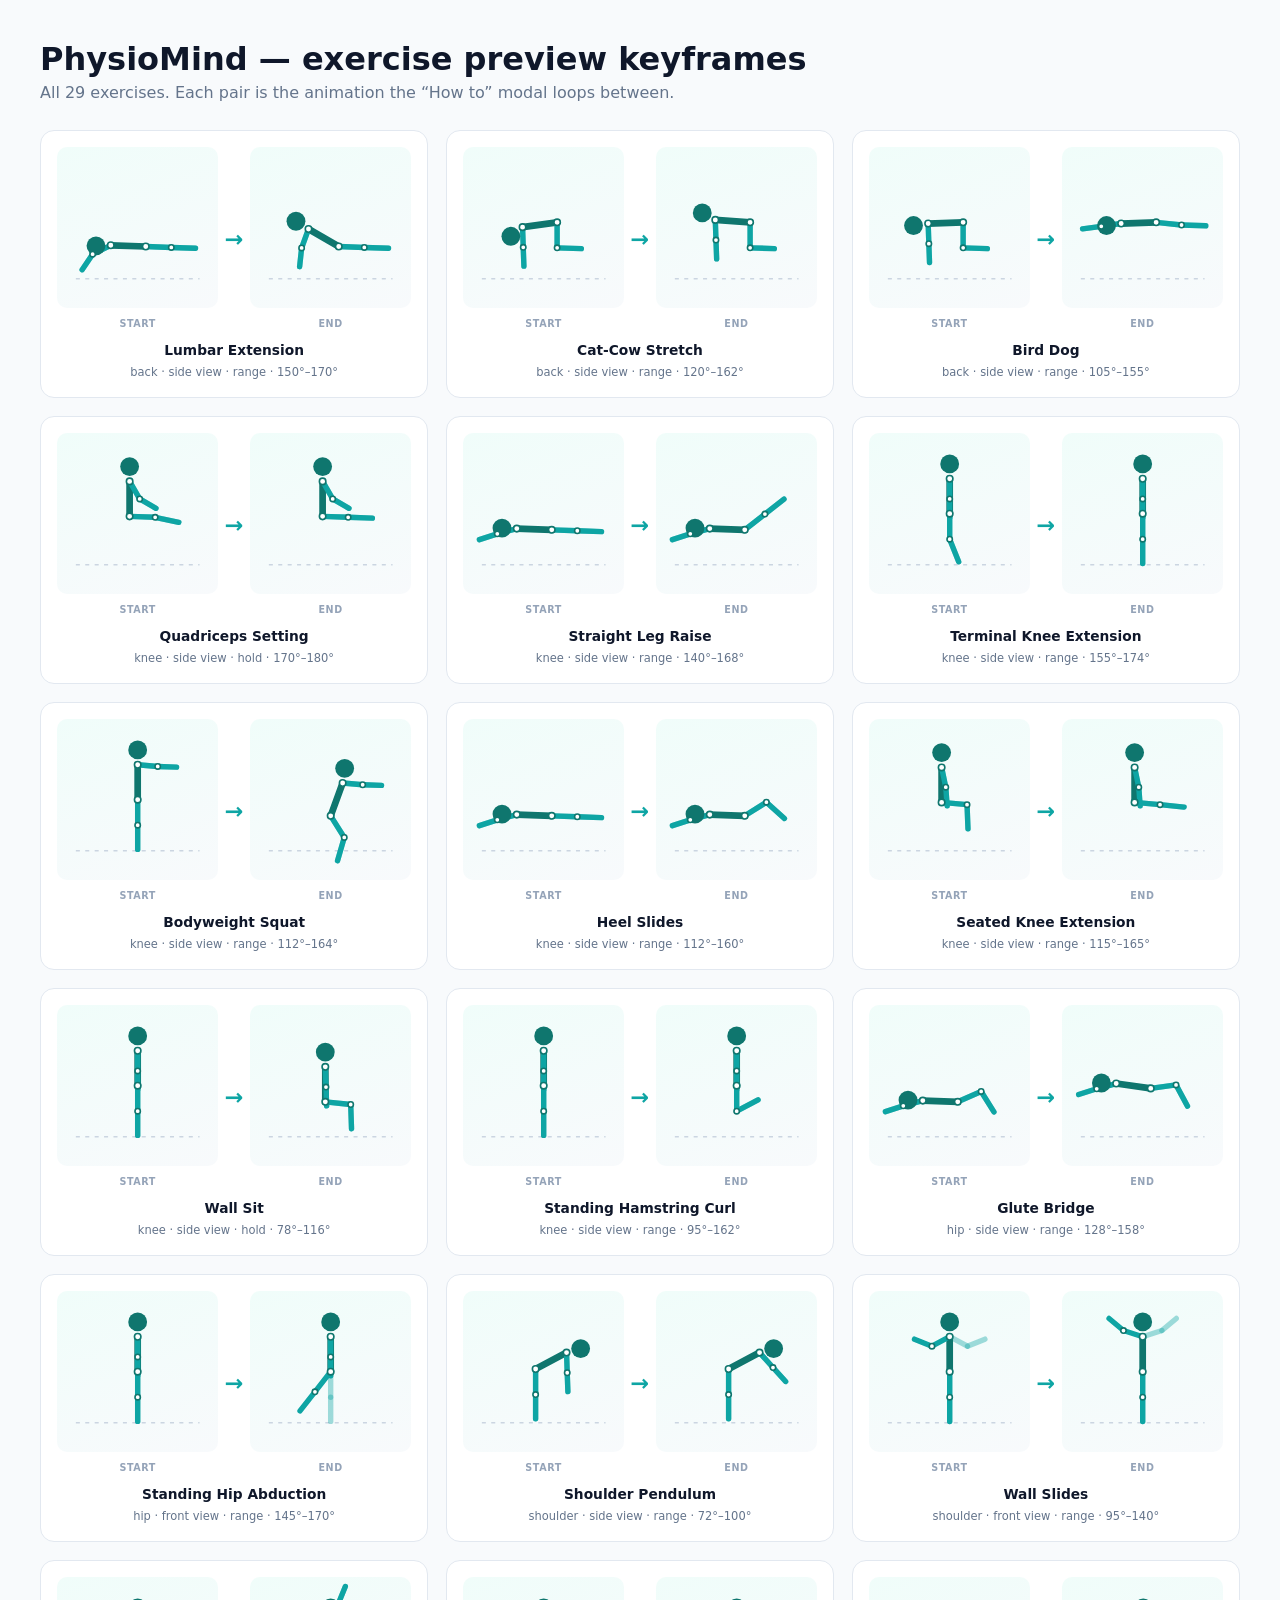
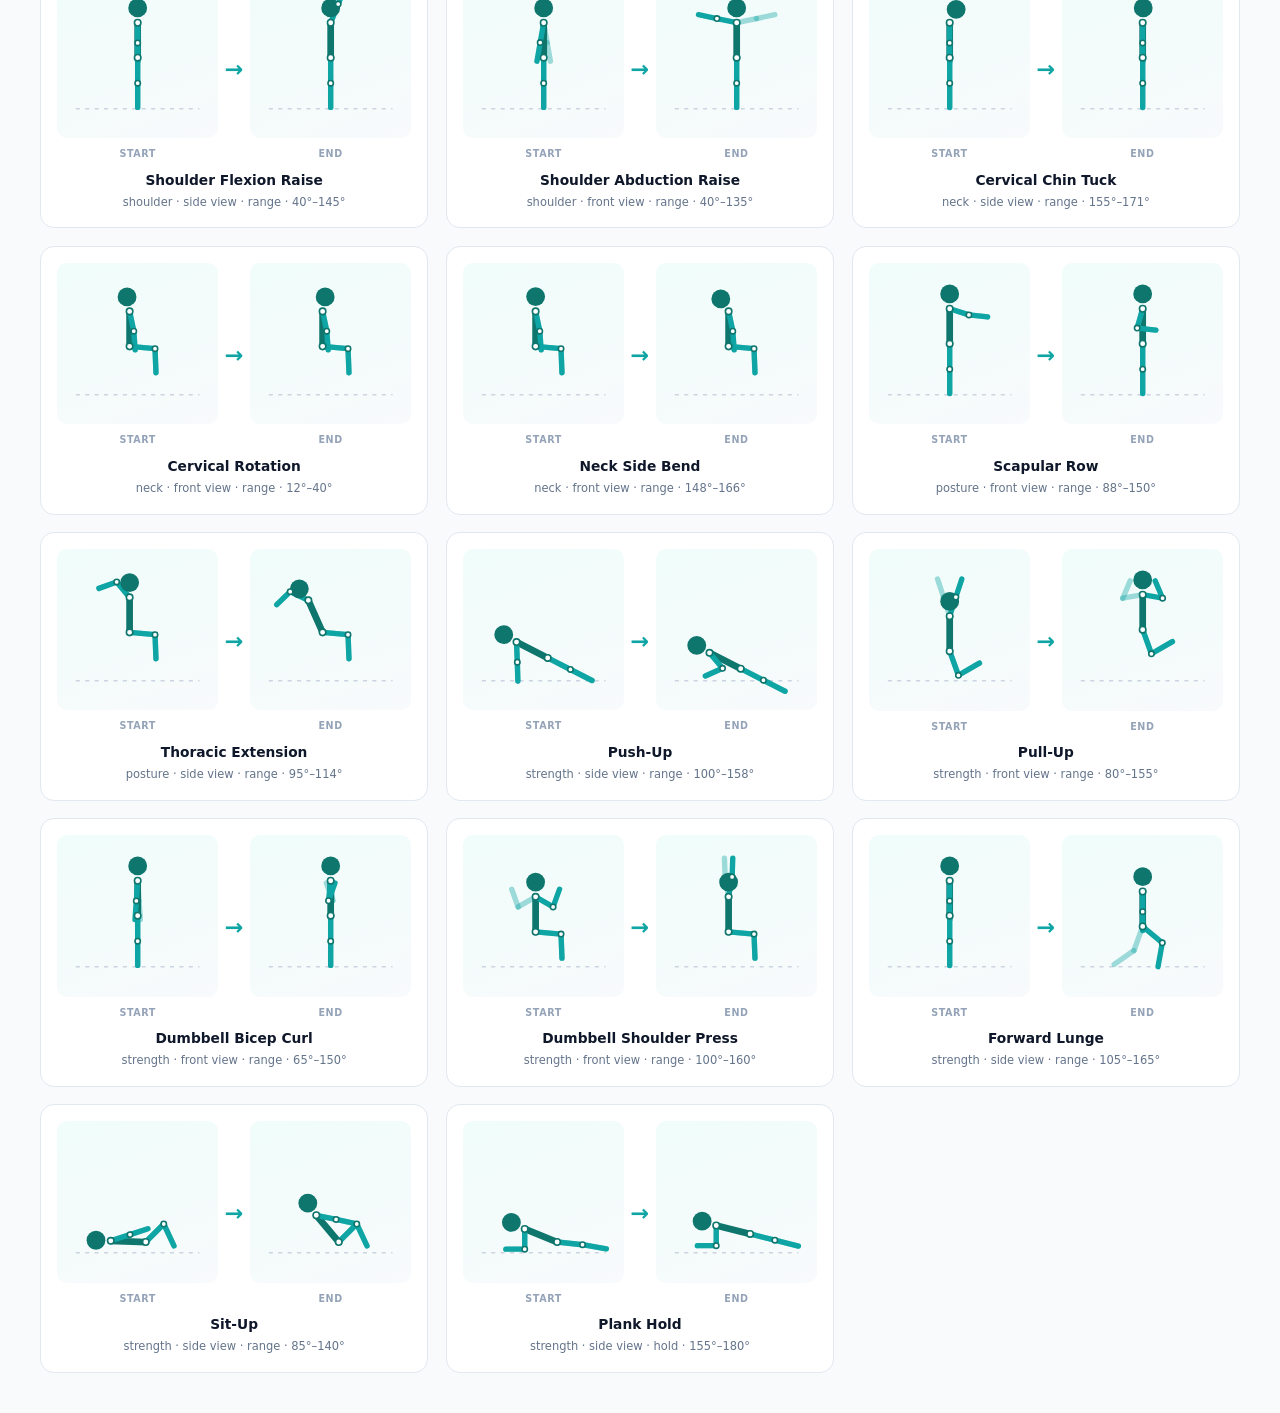
==== commit 74ab7aac: "feat: add strength exercise catalogue Seven general-fitness movements - push-up, pull-up, dumbbell c" ====
--- a/exercise-previews.html
+++ b/exercise-previews.html
@@ -13,7 +13,7 @@
  figcaption small{color:#64748b}
 </style>
 <h1>PhysioMind &mdash; exercise preview keyframes</h1>
-<p class="lede">All 22 exercises. Each pair is the animation the
+<p class="lede">All 29 exercises. Each pair is the animation the
 &ldquo;How to&rdquo; modal loops between.</p>
 <div class="sheet"><figure class="cell">
   <div class="pair">
@@ -235,4 +235,74 @@
   <small>posture &middot; side view &middot;
   range &middot;
   95&deg;&ndash;114&deg;</small></figcaption>
+</figure><figure class="cell">
+  <div class="pair">
+    <div class="pose"><svg viewBox="-10 -6 120 112" xmlns="http://www.w3.org/2000/svg"><line x1="4" y1="88" x2="96" y2="88" stroke="#cbd5e1" stroke-width="1.2" stroke-dasharray="3 4"/><line x1="29.8" y1="59.2" x2="30.4" y2="74.2" stroke="#0ea5a4" stroke-width="4" stroke-linecap="round" opacity="0.38"/><line x1="30.4" y1="74.2" x2="30.8" y2="88.2" stroke="#0ea5a4" stroke-width="4" stroke-linecap="round" opacity="0.38"/><line x1="53.0" y1="71.0" x2="69.9" y2="79.6" stroke="#0ea5a4" stroke-width="4" stroke-linecap="round" opacity="0.38"/><line x1="69.9" y1="79.6" x2="86.0" y2="87.8" stroke="#0ea5a4" stroke-width="4" stroke-linecap="round" opacity="0.38"/><line x1="53.0" y1="71.0" x2="29.8" y2="59.2" stroke="#0f766e" stroke-width="5" stroke-linecap="round" opacity="1.0"/><line x1="29.8" y1="59.2" x2="30.4" y2="74.2" stroke="#0ea5a4" stroke-width="4" stroke-linecap="round" opacity="1.0"/><line x1="30.4" y1="74.2" x2="30.8" y2="88.2" stroke="#0ea5a4" stroke-width="4" stroke-linecap="round" opacity="1.0"/><line x1="53.0" y1="71.0" x2="69.9" y2="79.6" stroke="#0ea5a4" stroke-width="4" stroke-linecap="round" opacity="1.0"/><line x1="69.9" y1="79.6" x2="86.0" y2="87.8" stroke="#0ea5a4" stroke-width="4" stroke-linecap="round" opacity="1.0"/><circle cx="20.3" cy="53.7" r="7" fill="#0f766e"/><circle cx="29.8" cy="59.2" r="2.4" fill="#fff" stroke="#0f766e" stroke-width="1.2"/><circle cx="53.0" cy="71.0" r="2.4" fill="#fff" stroke="#0f766e" stroke-width="1.2"/><circle cx="30.4" cy="74.2" r="2" fill="#fff" stroke="#0f766e" stroke-width="1.2"/><circle cx="69.9" cy="79.6" r="2" fill="#fff" stroke="#0f766e" stroke-width="1.2"/></svg><span>START</span></div>
+    <div class="arrow">&#8594;</div>
+    <div class="pose"><svg viewBox="-10 -6 120 112" xmlns="http://www.w3.org/2000/svg"><line x1="4" y1="88" x2="96" y2="88" stroke="#cbd5e1" stroke-width="1.2" stroke-dasharray="3 4"/><line x1="29.8" y1="67.2" x2="39.5" y2="78.7" stroke="#0ea5a4" stroke-width="4" stroke-linecap="round" opacity="0.38"/><line x1="39.5" y1="78.7" x2="26.7" y2="84.4" stroke="#0ea5a4" stroke-width="4" stroke-linecap="round" opacity="0.38"/><line x1="53.0" y1="79.0" x2="69.9" y2="87.6" stroke="#0ea5a4" stroke-width="4" stroke-linecap="round" opacity="0.38"/><line x1="69.9" y1="87.6" x2="86.0" y2="95.8" stroke="#0ea5a4" stroke-width="4" stroke-linecap="round" opacity="0.38"/><line x1="53.0" y1="79.0" x2="29.8" y2="67.2" stroke="#0f766e" stroke-width="5" stroke-linecap="round" opacity="1.0"/><line x1="29.8" y1="67.2" x2="39.5" y2="78.7" stroke="#0ea5a4" stroke-width="4" stroke-linecap="round" opacity="1.0"/><line x1="39.5" y1="78.7" x2="26.7" y2="84.4" stroke="#0ea5a4" stroke-width="4" stroke-linecap="round" opacity="1.0"/><line x1="53.0" y1="79.0" x2="69.9" y2="87.6" stroke="#0ea5a4" stroke-width="4" stroke-linecap="round" opacity="1.0"/><line x1="69.9" y1="87.6" x2="86.0" y2="95.8" stroke="#0ea5a4" stroke-width="4" stroke-linecap="round" opacity="1.0"/><circle cx="20.3" cy="61.7" r="7" fill="#0f766e"/><circle cx="29.8" cy="67.2" r="2.4" fill="#fff" stroke="#0f766e" stroke-width="1.2"/><circle cx="53.0" cy="79.0" r="2.4" fill="#fff" stroke="#0f766e" stroke-width="1.2"/><circle cx="39.5" cy="78.7" r="2" fill="#fff" stroke="#0f766e" stroke-width="1.2"/><circle cx="69.9" cy="87.6" r="2" fill="#fff" stroke="#0f766e" stroke-width="1.2"/></svg><span>END</span></div>
+  </div>
+  <figcaption><b>Push-Up</b><br>
+  <small>strength &middot; side view &middot;
+  range &middot;
+  100&deg;&ndash;158&deg;</small></figcaption>
+</figure><figure class="cell">
+  <div class="pair">
+    <div class="pose"><svg viewBox="-10 -6 120 112" xmlns="http://www.w3.org/2000/svg"><line x1="4" y1="88" x2="96" y2="88" stroke="#cbd5e1" stroke-width="1.2" stroke-dasharray="3 4"/><line x1="50.0" y1="40.0" x2="45.4" y2="25.7" stroke="#0ea5a4" stroke-width="4" stroke-linecap="round" opacity="0.38"/><line x1="45.4" y1="25.7" x2="41.0" y2="12.4" stroke="#0ea5a4" stroke-width="4" stroke-linecap="round" opacity="0.38"/><line x1="50.0" y1="66.0" x2="56.5" y2="83.9" stroke="#0ea5a4" stroke-width="4" stroke-linecap="round" opacity="0.38"/><line x1="56.5" y1="83.9" x2="72.1" y2="74.9" stroke="#0ea5a4" stroke-width="4" stroke-linecap="round" opacity="0.38"/><line x1="50.0" y1="66.0" x2="50.0" y2="40.0" stroke="#0f766e" stroke-width="5" stroke-linecap="round" opacity="1.0"/><line x1="50.0" y1="40.0" x2="54.6" y2="25.7" stroke="#0ea5a4" stroke-width="4" stroke-linecap="round" opacity="1.0"/><line x1="54.6" y1="25.7" x2="59.0" y2="12.4" stroke="#0ea5a4" stroke-width="4" stroke-linecap="round" opacity="1.0"/><line x1="50.0" y1="66.0" x2="56.5" y2="83.9" stroke="#0ea5a4" stroke-width="4" stroke-linecap="round" opacity="1.0"/><line x1="56.5" y1="83.9" x2="72.1" y2="74.9" stroke="#0ea5a4" stroke-width="4" stroke-linecap="round" opacity="1.0"/><circle cx="50.0" cy="29.0" r="7" fill="#0f766e"/><circle cx="50.0" cy="40.0" r="2.4" fill="#fff" stroke="#0f766e" stroke-width="1.2"/><circle cx="50.0" cy="66.0" r="2.4" fill="#fff" stroke="#0f766e" stroke-width="1.2"/><circle cx="54.6" cy="25.7" r="2" fill="#fff" stroke="#0f766e" stroke-width="1.2"/><circle cx="56.5" cy="83.9" r="2" fill="#fff" stroke="#0f766e" stroke-width="1.2"/></svg><span>START</span></div>
+    <div class="arrow">&#8594;</div>
+    <div class="pose"><svg viewBox="-10 -6 120 112" xmlns="http://www.w3.org/2000/svg"><line x1="4" y1="88" x2="96" y2="88" stroke="#cbd5e1" stroke-width="1.2" stroke-dasharray="3 4"/><line x1="50.0" y1="24.0" x2="35.2" y2="26.6" stroke="#0ea5a4" stroke-width="4" stroke-linecap="round" opacity="0.38"/><line x1="35.2" y1="26.6" x2="40.7" y2="13.7" stroke="#0ea5a4" stroke-width="4" stroke-linecap="round" opacity="0.38"/><line x1="50.0" y1="50.0" x2="56.5" y2="67.9" stroke="#0ea5a4" stroke-width="4" stroke-linecap="round" opacity="0.38"/><line x1="56.5" y1="67.9" x2="72.1" y2="58.9" stroke="#0ea5a4" stroke-width="4" stroke-linecap="round" opacity="0.38"/><line x1="50.0" y1="50.0" x2="50.0" y2="24.0" stroke="#0f766e" stroke-width="5" stroke-linecap="round" opacity="1.0"/><line x1="50.0" y1="24.0" x2="64.8" y2="26.6" stroke="#0ea5a4" stroke-width="4" stroke-linecap="round" opacity="1.0"/><line x1="64.8" y1="26.6" x2="59.3" y2="13.7" stroke="#0ea5a4" stroke-width="4" stroke-linecap="round" opacity="1.0"/><line x1="50.0" y1="50.0" x2="56.5" y2="67.9" stroke="#0ea5a4" stroke-width="4" stroke-linecap="round" opacity="1.0"/><line x1="56.5" y1="67.9" x2="72.1" y2="58.9" stroke="#0ea5a4" stroke-width="4" stroke-linecap="round" opacity="1.0"/><circle cx="50.0" cy="13.0" r="7" fill="#0f766e"/><circle cx="50.0" cy="24.0" r="2.4" fill="#fff" stroke="#0f766e" stroke-width="1.2"/><circle cx="50.0" cy="50.0" r="2.4" fill="#fff" stroke="#0f766e" stroke-width="1.2"/><circle cx="64.8" cy="26.6" r="2" fill="#fff" stroke="#0f766e" stroke-width="1.2"/><circle cx="56.5" cy="67.9" r="2" fill="#fff" stroke="#0f766e" stroke-width="1.2"/></svg><span>END</span></div>
+  </div>
+  <figcaption><b>Pull-Up</b><br>
+  <small>strength &middot; front view &middot;
+  range &middot;
+  80&deg;&ndash;155&deg;</small></figcaption>
+</figure><figure class="cell">
+  <div class="pair">
+    <div class="pose"><svg viewBox="-10 -6 120 112" xmlns="http://www.w3.org/2000/svg"><line x1="4" y1="88" x2="96" y2="88" stroke="#cbd5e1" stroke-width="1.2" stroke-dasharray="3 4"/><line x1="50.0" y1="24.0" x2="51.0" y2="39.0" stroke="#0ea5a4" stroke-width="4" stroke-linecap="round" opacity="0.38"/><line x1="51.0" y1="39.0" x2="52.0" y2="52.9" stroke="#0ea5a4" stroke-width="4" stroke-linecap="round" opacity="0.38"/><line x1="50.0" y1="50.0" x2="50.0" y2="69.0" stroke="#0ea5a4" stroke-width="4" stroke-linecap="round" opacity="0.38"/><line x1="50.0" y1="69.0" x2="50.0" y2="87.0" stroke="#0ea5a4" stroke-width="4" stroke-linecap="round" opacity="0.38"/><line x1="50.0" y1="50.0" x2="50.0" y2="24.0" stroke="#0f766e" stroke-width="5" stroke-linecap="round" opacity="1.0"/><line x1="50.0" y1="24.0" x2="49.0" y2="39.0" stroke="#0ea5a4" stroke-width="4" stroke-linecap="round" opacity="1.0"/><line x1="49.0" y1="39.0" x2="48.0" y2="52.9" stroke="#0ea5a4" stroke-width="4" stroke-linecap="round" opacity="1.0"/><line x1="50.0" y1="50.0" x2="50.0" y2="69.0" stroke="#0ea5a4" stroke-width="4" stroke-linecap="round" opacity="1.0"/><line x1="50.0" y1="69.0" x2="50.0" y2="87.0" stroke="#0ea5a4" stroke-width="4" stroke-linecap="round" opacity="1.0"/><circle cx="50.0" cy="13.0" r="7" fill="#0f766e"/><circle cx="50.0" cy="24.0" r="2.4" fill="#fff" stroke="#0f766e" stroke-width="1.2"/><circle cx="50.0" cy="50.0" r="2.4" fill="#fff" stroke="#0f766e" stroke-width="1.2"/><circle cx="49.0" cy="39.0" r="2" fill="#fff" stroke="#0f766e" stroke-width="1.2"/><circle cx="50.0" cy="69.0" r="2" fill="#fff" stroke="#0f766e" stroke-width="1.2"/></svg><span>START</span></div>
+    <div class="arrow">&#8594;</div>
+    <div class="pose"><svg viewBox="-10 -6 120 112" xmlns="http://www.w3.org/2000/svg"><line x1="4" y1="88" x2="96" y2="88" stroke="#cbd5e1" stroke-width="1.2" stroke-dasharray="3 4"/><line x1="50.0" y1="24.0" x2="51.6" y2="38.9" stroke="#0ea5a4" stroke-width="4" stroke-linecap="round" opacity="0.38"/><line x1="51.6" y1="38.9" x2="46.8" y2="25.8" stroke="#0ea5a4" stroke-width="4" stroke-linecap="round" opacity="0.38"/><line x1="50.0" y1="50.0" x2="50.0" y2="69.0" stroke="#0ea5a4" stroke-width="4" stroke-linecap="round" opacity="0.38"/><line x1="50.0" y1="69.0" x2="50.0" y2="87.0" stroke="#0ea5a4" stroke-width="4" stroke-linecap="round" opacity="0.38"/><line x1="50.0" y1="50.0" x2="50.0" y2="24.0" stroke="#0f766e" stroke-width="5" stroke-linecap="round" opacity="1.0"/><line x1="50.0" y1="24.0" x2="48.4" y2="38.9" stroke="#0ea5a4" stroke-width="4" stroke-linecap="round" opacity="1.0"/><line x1="48.4" y1="38.9" x2="53.2" y2="25.8" stroke="#0ea5a4" stroke-width="4" stroke-linecap="round" opacity="1.0"/><line x1="50.0" y1="50.0" x2="50.0" y2="69.0" stroke="#0ea5a4" stroke-width="4" stroke-linecap="round" opacity="1.0"/><line x1="50.0" y1="69.0" x2="50.0" y2="87.0" stroke="#0ea5a4" stroke-width="4" stroke-linecap="round" opacity="1.0"/><circle cx="50.0" cy="13.0" r="7" fill="#0f766e"/><circle cx="50.0" cy="24.0" r="2.4" fill="#fff" stroke="#0f766e" stroke-width="1.2"/><circle cx="50.0" cy="50.0" r="2.4" fill="#fff" stroke="#0f766e" stroke-width="1.2"/><circle cx="48.4" cy="38.9" r="2" fill="#fff" stroke="#0f766e" stroke-width="1.2"/><circle cx="50.0" cy="69.0" r="2" fill="#fff" stroke="#0f766e" stroke-width="1.2"/></svg><span>END</span></div>
+  </div>
+  <figcaption><b>Dumbbell Bicep Curl</b><br>
+  <small>strength &middot; front view &middot;
+  range &middot;
+  65&deg;&ndash;150&deg;</small></figcaption>
+</figure><figure class="cell">
+  <div class="pair">
+    <div class="pose"><svg viewBox="-10 -6 120 112" xmlns="http://www.w3.org/2000/svg"><line x1="4" y1="88" x2="96" y2="88" stroke="#cbd5e1" stroke-width="1.2" stroke-dasharray="3 4"/><line x1="44.0" y1="36.0" x2="31.0" y2="43.5" stroke="#0ea5a4" stroke-width="4" stroke-linecap="round" opacity="0.38"/><line x1="31.0" y1="43.5" x2="26.2" y2="30.3" stroke="#0ea5a4" stroke-width="4" stroke-linecap="round" opacity="0.38"/><line x1="44.0" y1="62.0" x2="62.9" y2="63.7" stroke="#0ea5a4" stroke-width="4" stroke-linecap="round" opacity="0.38"/><line x1="62.9" y1="63.7" x2="63.6" y2="81.6" stroke="#0ea5a4" stroke-width="4" stroke-linecap="round" opacity="0.38"/><line x1="44.0" y1="62.0" x2="44.0" y2="36.0" stroke="#0f766e" stroke-width="5" stroke-linecap="round" opacity="1.0"/><line x1="44.0" y1="36.0" x2="57.0" y2="43.5" stroke="#0ea5a4" stroke-width="4" stroke-linecap="round" opacity="1.0"/><line x1="57.0" y1="43.5" x2="61.8" y2="30.3" stroke="#0ea5a4" stroke-width="4" stroke-linecap="round" opacity="1.0"/><line x1="44.0" y1="62.0" x2="62.9" y2="63.7" stroke="#0ea5a4" stroke-width="4" stroke-linecap="round" opacity="1.0"/><line x1="62.9" y1="63.7" x2="63.6" y2="81.6" stroke="#0ea5a4" stroke-width="4" stroke-linecap="round" opacity="1.0"/><circle cx="44.0" cy="25.0" r="7" fill="#0f766e"/><circle cx="44.0" cy="36.0" r="2.4" fill="#fff" stroke="#0f766e" stroke-width="1.2"/><circle cx="44.0" cy="62.0" r="2.4" fill="#fff" stroke="#0f766e" stroke-width="1.2"/><circle cx="57.0" cy="43.5" r="2" fill="#fff" stroke="#0f766e" stroke-width="1.2"/><circle cx="62.9" cy="63.7" r="2" fill="#fff" stroke="#0f766e" stroke-width="1.2"/></svg><span>START</span></div>
+    <div class="arrow">&#8594;</div>
+    <div class="pose"><svg viewBox="-10 -6 120 112" xmlns="http://www.w3.org/2000/svg"><line x1="4" y1="88" x2="96" y2="88" stroke="#cbd5e1" stroke-width="1.2" stroke-dasharray="3 4"/><line x1="44.0" y1="36.0" x2="41.4" y2="21.2" stroke="#0ea5a4" stroke-width="4" stroke-linecap="round" opacity="0.38"/><line x1="41.4" y1="21.2" x2="40.9" y2="7.2" stroke="#0ea5a4" stroke-width="4" stroke-linecap="round" opacity="0.38"/><line x1="44.0" y1="62.0" x2="62.9" y2="63.7" stroke="#0ea5a4" stroke-width="4" stroke-linecap="round" opacity="0.38"/><line x1="62.9" y1="63.7" x2="63.6" y2="81.6" stroke="#0ea5a4" stroke-width="4" stroke-linecap="round" opacity="0.38"/><line x1="44.0" y1="62.0" x2="44.0" y2="36.0" stroke="#0f766e" stroke-width="5" stroke-linecap="round" opacity="1.0"/><line x1="44.0" y1="36.0" x2="46.6" y2="21.2" stroke="#0ea5a4" stroke-width="4" stroke-linecap="round" opacity="1.0"/><line x1="46.6" y1="21.2" x2="47.1" y2="7.2" stroke="#0ea5a4" stroke-width="4" stroke-linecap="round" opacity="1.0"/><line x1="44.0" y1="62.0" x2="62.9" y2="63.7" stroke="#0ea5a4" stroke-width="4" stroke-linecap="round" opacity="1.0"/><line x1="62.9" y1="63.7" x2="63.6" y2="81.6" stroke="#0ea5a4" stroke-width="4" stroke-linecap="round" opacity="1.0"/><circle cx="44.0" cy="25.0" r="7" fill="#0f766e"/><circle cx="44.0" cy="36.0" r="2.4" fill="#fff" stroke="#0f766e" stroke-width="1.2"/><circle cx="44.0" cy="62.0" r="2.4" fill="#fff" stroke="#0f766e" stroke-width="1.2"/><circle cx="46.6" cy="21.2" r="2" fill="#fff" stroke="#0f766e" stroke-width="1.2"/><circle cx="62.9" cy="63.7" r="2" fill="#fff" stroke="#0f766e" stroke-width="1.2"/></svg><span>END</span></div>
+  </div>
+  <figcaption><b>Dumbbell Shoulder Press</b><br>
+  <small>strength &middot; front view &middot;
+  range &middot;
+  100&deg;&ndash;160&deg;</small></figcaption>
+</figure><figure class="cell">
+  <div class="pair">
+    <div class="pose"><svg viewBox="-10 -6 120 112" xmlns="http://www.w3.org/2000/svg"><line x1="4" y1="88" x2="96" y2="88" stroke="#cbd5e1" stroke-width="1.2" stroke-dasharray="3 4"/><line x1="50.0" y1="24.0" x2="50.0" y2="39.0" stroke="#0ea5a4" stroke-width="4" stroke-linecap="round" opacity="0.38"/><line x1="50.0" y1="39.0" x2="50.0" y2="53.0" stroke="#0ea5a4" stroke-width="4" stroke-linecap="round" opacity="0.38"/><line x1="50.0" y1="50.0" x2="50.0" y2="69.0" stroke="#0ea5a4" stroke-width="4" stroke-linecap="round" opacity="0.38"/><line x1="50.0" y1="69.0" x2="50.0" y2="87.0" stroke="#0ea5a4" stroke-width="4" stroke-linecap="round" opacity="0.38"/><line x1="50.0" y1="50.0" x2="50.0" y2="24.0" stroke="#0f766e" stroke-width="5" stroke-linecap="round" opacity="1.0"/><line x1="50.0" y1="24.0" x2="50.0" y2="39.0" stroke="#0ea5a4" stroke-width="4" stroke-linecap="round" opacity="1.0"/><line x1="50.0" y1="39.0" x2="50.0" y2="53.0" stroke="#0ea5a4" stroke-width="4" stroke-linecap="round" opacity="1.0"/><line x1="50.0" y1="50.0" x2="50.0" y2="69.0" stroke="#0ea5a4" stroke-width="4" stroke-linecap="round" opacity="1.0"/><line x1="50.0" y1="69.0" x2="50.0" y2="87.0" stroke="#0ea5a4" stroke-width="4" stroke-linecap="round" opacity="1.0"/><circle cx="50.0" cy="13.0" r="7" fill="#0f766e"/><circle cx="50.0" cy="24.0" r="2.4" fill="#fff" stroke="#0f766e" stroke-width="1.2"/><circle cx="50.0" cy="50.0" r="2.4" fill="#fff" stroke="#0f766e" stroke-width="1.2"/><circle cx="50.0" cy="39.0" r="2" fill="#fff" stroke="#0f766e" stroke-width="1.2"/><circle cx="50.0" cy="69.0" r="2" fill="#fff" stroke="#0f766e" stroke-width="1.2"/></svg><span>START</span></div>
+    <div class="arrow">&#8594;</div>
+    <div class="pose"><svg viewBox="-10 -6 120 112" xmlns="http://www.w3.org/2000/svg"><line x1="4" y1="88" x2="96" y2="88" stroke="#cbd5e1" stroke-width="1.2" stroke-dasharray="3 4"/><line x1="50.0" y1="32.0" x2="50.0" y2="47.0" stroke="#0ea5a4" stroke-width="4" stroke-linecap="round" opacity="0.38"/><line x1="50.0" y1="47.0" x2="50.0" y2="61.0" stroke="#0ea5a4" stroke-width="4" stroke-linecap="round" opacity="0.38"/><line x1="50.0" y1="58.0" x2="43.5" y2="75.9" stroke="#0ea5a4" stroke-width="4" stroke-linecap="round" opacity="0.38"/><line x1="43.5" y1="75.9" x2="28.8" y2="86.2" stroke="#0ea5a4" stroke-width="4" stroke-linecap="round" opacity="0.38"/><line x1="50.0" y1="58.0" x2="50.0" y2="32.0" stroke="#0f766e" stroke-width="5" stroke-linecap="round" opacity="1.0"/><line x1="50.0" y1="32.0" x2="50.0" y2="47.0" stroke="#0ea5a4" stroke-width="4" stroke-linecap="round" opacity="1.0"/><line x1="50.0" y1="47.0" x2="50.0" y2="61.0" stroke="#0ea5a4" stroke-width="4" stroke-linecap="round" opacity="1.0"/><line x1="50.0" y1="58.0" x2="64.6" y2="70.2" stroke="#0ea5a4" stroke-width="4" stroke-linecap="round" opacity="1.0"/><line x1="64.6" y1="70.2" x2="61.4" y2="87.9" stroke="#0ea5a4" stroke-width="4" stroke-linecap="round" opacity="1.0"/><circle cx="50.0" cy="21.0" r="7" fill="#0f766e"/><circle cx="50.0" cy="32.0" r="2.4" fill="#fff" stroke="#0f766e" stroke-width="1.2"/><circle cx="50.0" cy="58.0" r="2.4" fill="#fff" stroke="#0f766e" stroke-width="1.2"/><circle cx="50.0" cy="47.0" r="2" fill="#fff" stroke="#0f766e" stroke-width="1.2"/><circle cx="64.6" cy="70.2" r="2" fill="#fff" stroke="#0f766e" stroke-width="1.2"/></svg><span>END</span></div>
+  </div>
+  <figcaption><b>Forward Lunge</b><br>
+  <small>strength &middot; side view &middot;
+  range &middot;
+  105&deg;&ndash;165&deg;</small></figcaption>
+</figure><figure class="cell">
+  <div class="pair">
+    <div class="pose"><svg viewBox="-10 -6 120 112" xmlns="http://www.w3.org/2000/svg"><line x1="4" y1="88" x2="96" y2="88" stroke="#cbd5e1" stroke-width="1.2" stroke-dasharray="3 4"/><line x1="30.0" y1="79.1" x2="44.3" y2="74.5" stroke="#0ea5a4" stroke-width="4" stroke-linecap="round" opacity="0.38"/><line x1="44.3" y1="74.5" x2="57.6" y2="70.1" stroke="#0ea5a4" stroke-width="4" stroke-linecap="round" opacity="0.38"/><line x1="56.0" y1="80.0" x2="69.4" y2="66.6" stroke="#0ea5a4" stroke-width="4" stroke-linecap="round" opacity="0.38"/><line x1="69.4" y1="66.6" x2="77.0" y2="82.9" stroke="#0ea5a4" stroke-width="4" stroke-linecap="round" opacity="0.38"/><line x1="56.0" y1="80.0" x2="30.0" y2="79.1" stroke="#0f766e" stroke-width="5" stroke-linecap="round" opacity="1.0"/><line x1="30.0" y1="79.1" x2="44.3" y2="74.5" stroke="#0ea5a4" stroke-width="4" stroke-linecap="round" opacity="1.0"/><line x1="44.3" y1="74.5" x2="57.6" y2="70.1" stroke="#0ea5a4" stroke-width="4" stroke-linecap="round" opacity="1.0"/><line x1="56.0" y1="80.0" x2="69.4" y2="66.6" stroke="#0ea5a4" stroke-width="4" stroke-linecap="round" opacity="1.0"/><line x1="69.4" y1="66.6" x2="77.0" y2="82.9" stroke="#0ea5a4" stroke-width="4" stroke-linecap="round" opacity="1.0"/><circle cx="19.0" cy="78.7" r="7" fill="#0f766e"/><circle cx="30.0" cy="79.1" r="2.4" fill="#fff" stroke="#0f766e" stroke-width="1.2"/><circle cx="56.0" cy="80.0" r="2.4" fill="#fff" stroke="#0f766e" stroke-width="1.2"/><circle cx="44.3" cy="74.5" r="2" fill="#fff" stroke="#0f766e" stroke-width="1.2"/><circle cx="69.4" cy="66.6" r="2" fill="#fff" stroke="#0f766e" stroke-width="1.2"/></svg><span>START</span></div>
+    <div class="arrow">&#8594;</div>
+    <div class="pose"><svg viewBox="-10 -6 120 112" xmlns="http://www.w3.org/2000/svg"><line x1="4" y1="88" x2="96" y2="88" stroke="#cbd5e1" stroke-width="1.2" stroke-dasharray="3 4"/><line x1="39.3" y1="60.1" x2="54.0" y2="63.2" stroke="#0ea5a4" stroke-width="4" stroke-linecap="round" opacity="0.38"/><line x1="54.0" y1="63.2" x2="67.7" y2="66.1" stroke="#0ea5a4" stroke-width="4" stroke-linecap="round" opacity="0.38"/><line x1="56.0" y1="80.0" x2="69.4" y2="66.6" stroke="#0ea5a4" stroke-width="4" stroke-linecap="round" opacity="0.38"/><line x1="69.4" y1="66.6" x2="77.0" y2="82.9" stroke="#0ea5a4" stroke-width="4" stroke-linecap="round" opacity="0.38"/><line x1="56.0" y1="80.0" x2="39.3" y2="60.1" stroke="#0f766e" stroke-width="5" stroke-linecap="round" opacity="1.0"/><line x1="39.3" y1="60.1" x2="54.0" y2="63.2" stroke="#0ea5a4" stroke-width="4" stroke-linecap="round" opacity="1.0"/><line x1="54.0" y1="63.2" x2="67.7" y2="66.1" stroke="#0ea5a4" stroke-width="4" stroke-linecap="round" opacity="1.0"/><line x1="56.0" y1="80.0" x2="69.4" y2="66.6" stroke="#0ea5a4" stroke-width="4" stroke-linecap="round" opacity="1.0"/><line x1="69.4" y1="66.6" x2="77.0" y2="82.9" stroke="#0ea5a4" stroke-width="4" stroke-linecap="round" opacity="1.0"/><circle cx="33.0" cy="51.1" r="7" fill="#0f766e"/><circle cx="39.3" cy="60.1" r="2.4" fill="#fff" stroke="#0f766e" stroke-width="1.2"/><circle cx="56.0" cy="80.0" r="2.4" fill="#fff" stroke="#0f766e" stroke-width="1.2"/><circle cx="54.0" cy="63.2" r="2" fill="#fff" stroke="#0f766e" stroke-width="1.2"/><circle cx="69.4" cy="66.6" r="2" fill="#fff" stroke="#0f766e" stroke-width="1.2"/></svg><span>END</span></div>
+  </div>
+  <figcaption><b>Sit-Up</b><br>
+  <small>strength &middot; side view &middot;
+  range &middot;
+  85&deg;&ndash;140&deg;</small></figcaption>
+</figure><figure class="cell">
+  <div class="pair">
+    <div class="pose"><svg viewBox="-10 -6 120 112" xmlns="http://www.w3.org/2000/svg"><line x1="4" y1="88" x2="96" y2="88" stroke="#cbd5e1" stroke-width="1.2" stroke-dasharray="3 4"/><line x1="35.9" y1="70.3" x2="35.9" y2="85.3" stroke="#0ea5a4" stroke-width="4" stroke-linecap="round" opacity="0.38"/><line x1="35.9" y1="85.3" x2="21.9" y2="85.3" stroke="#0ea5a4" stroke-width="4" stroke-linecap="round" opacity="0.38"/><line x1="60.0" y1="80.0" x2="78.9" y2="82.0" stroke="#0ea5a4" stroke-width="4" stroke-linecap="round" opacity="0.38"/><line x1="78.9" y1="82.0" x2="96.6" y2="85.1" stroke="#0ea5a4" stroke-width="4" stroke-linecap="round" opacity="0.38"/><line x1="60.0" y1="80.0" x2="35.9" y2="70.3" stroke="#0f766e" stroke-width="5" stroke-linecap="round" opacity="1.0"/><line x1="35.9" y1="70.3" x2="35.9" y2="85.3" stroke="#0ea5a4" stroke-width="4" stroke-linecap="round" opacity="1.0"/><line x1="35.9" y1="85.3" x2="21.9" y2="85.3" stroke="#0ea5a4" stroke-width="4" stroke-linecap="round" opacity="1.0"/><line x1="60.0" y1="80.0" x2="78.9" y2="82.0" stroke="#0ea5a4" stroke-width="4" stroke-linecap="round" opacity="1.0"/><line x1="78.9" y1="82.0" x2="96.6" y2="85.1" stroke="#0ea5a4" stroke-width="4" stroke-linecap="round" opacity="1.0"/><circle cx="26.0" cy="65.4" r="7" fill="#0f766e"/><circle cx="35.9" cy="70.3" r="2.4" fill="#fff" stroke="#0f766e" stroke-width="1.2"/><circle cx="60.0" cy="80.0" r="2.4" fill="#fff" stroke="#0f766e" stroke-width="1.2"/><circle cx="35.9" cy="85.3" r="2" fill="#fff" stroke="#0f766e" stroke-width="1.2"/><circle cx="78.9" cy="82.0" r="2" fill="#fff" stroke="#0f766e" stroke-width="1.2"/></svg><span>START</span></div>
+    <div class="arrow">&#8594;</div>
+    <div class="pose"><svg viewBox="-10 -6 120 112" xmlns="http://www.w3.org/2000/svg"><line x1="4" y1="88" x2="96" y2="88" stroke="#cbd5e1" stroke-width="1.2" stroke-dasharray="3 4"/><line x1="34.8" y1="67.7" x2="34.8" y2="82.7" stroke="#0ea5a4" stroke-width="4" stroke-linecap="round" opacity="0.38"/><line x1="34.8" y1="82.7" x2="20.8" y2="82.7" stroke="#0ea5a4" stroke-width="4" stroke-linecap="round" opacity="0.38"/><line x1="60.0" y1="74.0" x2="78.4" y2="78.6" stroke="#0ea5a4" stroke-width="4" stroke-linecap="round" opacity="0.38"/><line x1="78.4" y1="78.6" x2="95.9" y2="83.0" stroke="#0ea5a4" stroke-width="4" stroke-linecap="round" opacity="0.38"/><line x1="60.0" y1="74.0" x2="34.8" y2="67.7" stroke="#0f766e" stroke-width="5" stroke-linecap="round" opacity="1.0"/><line x1="34.8" y1="67.7" x2="34.8" y2="82.7" stroke="#0ea5a4" stroke-width="4" stroke-linecap="round" opacity="1.0"/><line x1="34.8" y1="82.7" x2="20.8" y2="82.7" stroke="#0ea5a4" stroke-width="4" stroke-linecap="round" opacity="1.0"/><line x1="60.0" y1="74.0" x2="78.4" y2="78.6" stroke="#0ea5a4" stroke-width="4" stroke-linecap="round" opacity="1.0"/><line x1="78.4" y1="78.6" x2="95.9" y2="83.0" stroke="#0ea5a4" stroke-width="4" stroke-linecap="round" opacity="1.0"/><circle cx="24.3" cy="64.5" r="7" fill="#0f766e"/><circle cx="34.8" cy="67.7" r="2.4" fill="#fff" stroke="#0f766e" stroke-width="1.2"/><circle cx="60.0" cy="74.0" r="2.4" fill="#fff" stroke="#0f766e" stroke-width="1.2"/><circle cx="34.8" cy="82.7" r="2" fill="#fff" stroke="#0f766e" stroke-width="1.2"/><circle cx="78.4" cy="78.6" r="2" fill="#fff" stroke="#0f766e" stroke-width="1.2"/></svg><span>END</span></div>
+  </div>
+  <figcaption><b>Plank Hold</b><br>
+  <small>strength &middot; side view &middot;
+  hold &middot;
+  155&deg;&ndash;180&deg;</small></figcaption>
 </figure></div>
